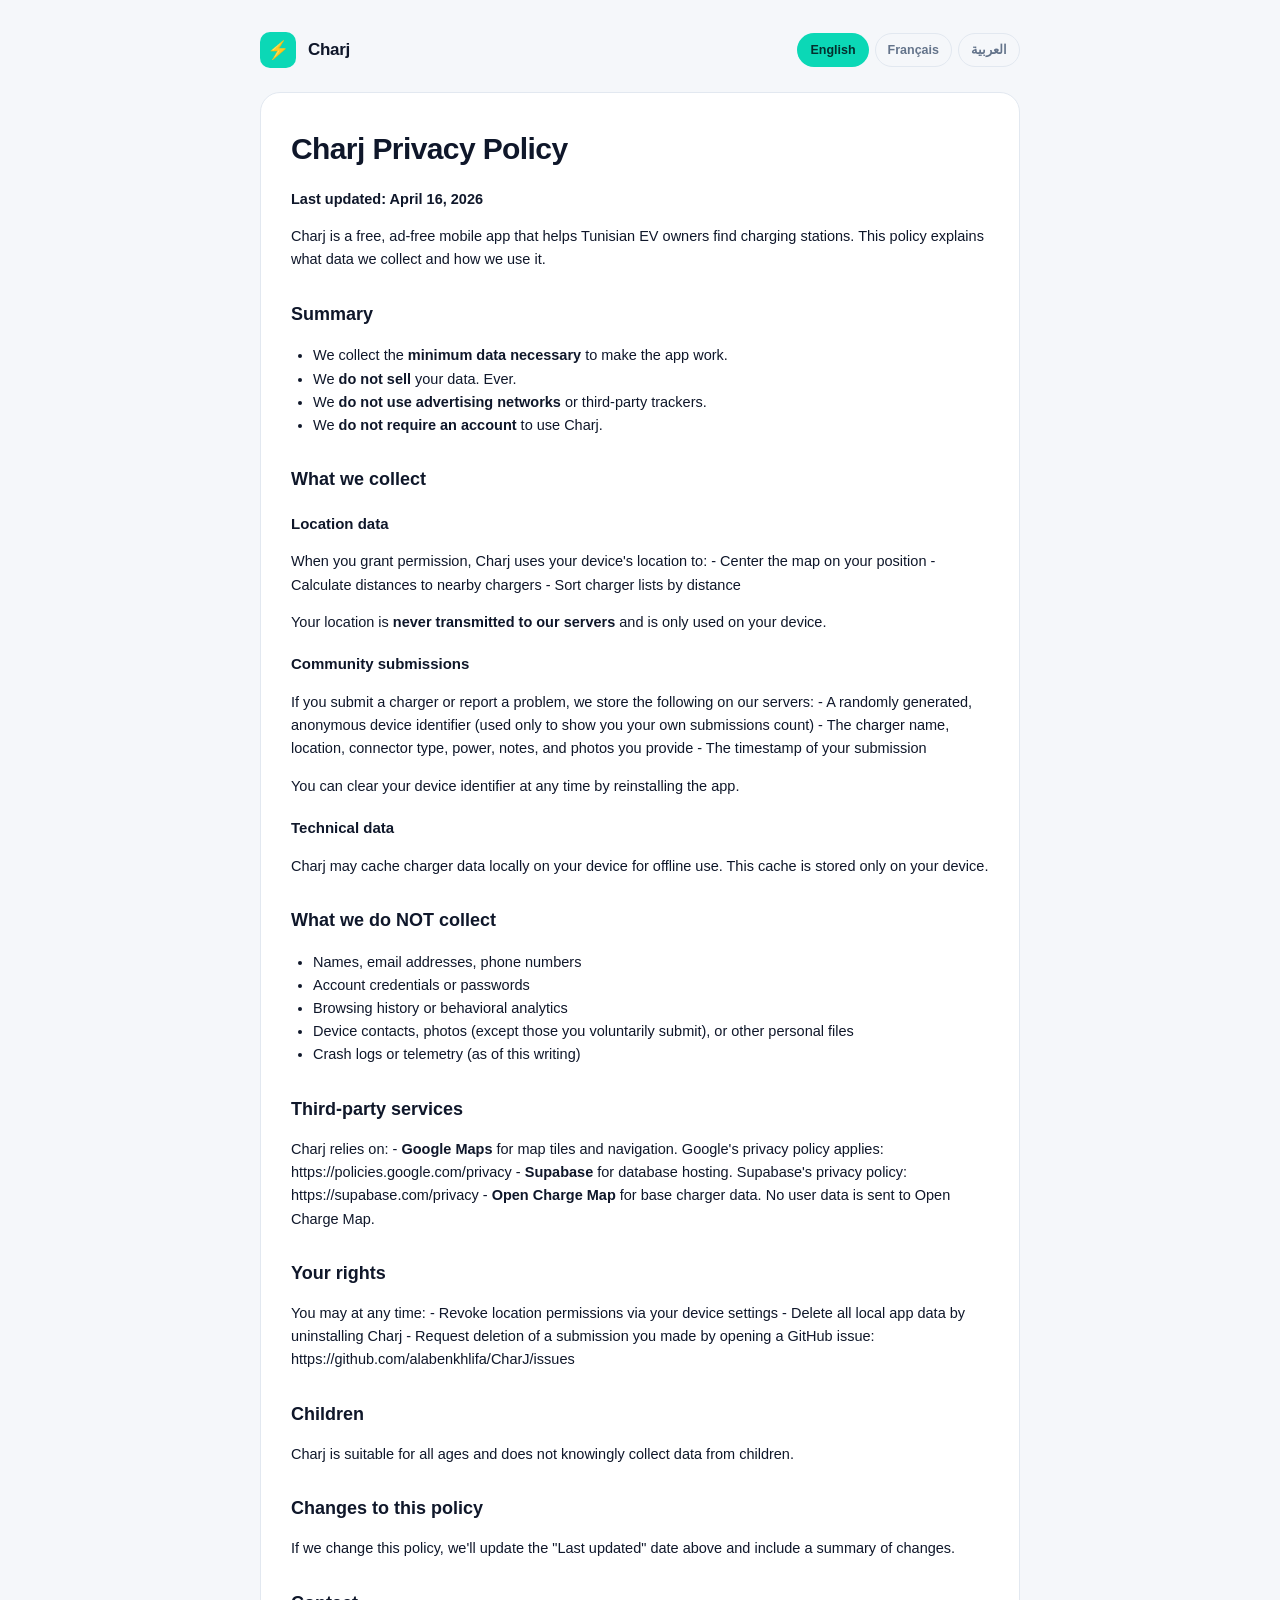
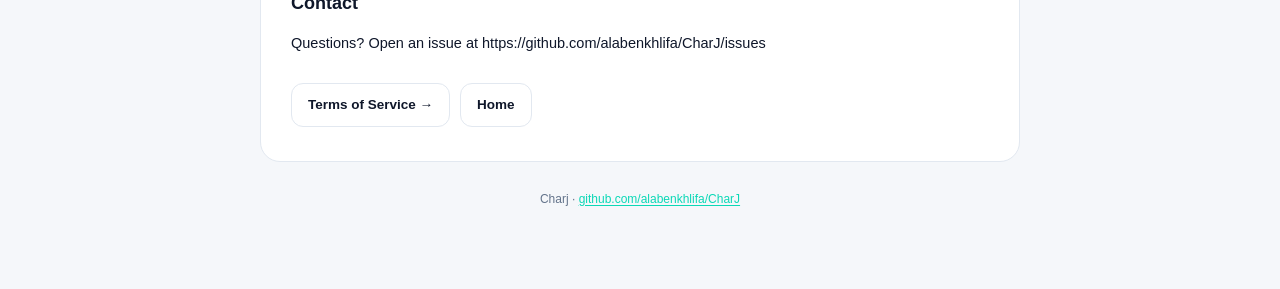
==== privacy-en.html @ 29200c29 "chore: regenerate legal pages from source markdown" ====
<!DOCTYPE html>
<html lang="en" dir="ltr">
<head>
<meta charset="utf-8" />
<meta name="viewport" content="width=device-width, initial-scale=1" />
<title>Charj — Privacy Policy</title>
<meta name="robots" content="index,follow" />
<meta name="description" content="Privacy Policy — Charj, the free EV charger finder for Tunisia." />
<style>
:root{--bg:#f5f7fa;--surface:#fff;--text:#0f172a;--muted:#64748b;
--border:#e2e8f0;--accent:#0BD8B6;--accent-dark:#042F2E;}
@media (prefers-color-scheme:dark){:root{--bg:#0f172a;--surface:#1e293b;
--text:#f8fafc;--muted:#94a3b8;--border:#334155;}}
*{box-sizing:border-box}html,body{margin:0;padding:0}
body{font-family:-apple-system,BlinkMacSystemFont,"SF Pro","Helvetica Neue",
sans-serif;background:var(--bg);color:var(--text);line-height:1.6;
padding:32px 20px 80px;transition:background .3s,color .3s}
main{max-width:760px;margin:0 auto}
.topbar{display:flex;align-items:center;justify-content:space-between;
margin-bottom:24px;flex-wrap:wrap;gap:12px}
.brand{display:flex;align-items:center;gap:12px;text-decoration:none;color:var(--text)}
.brand-dot{width:36px;height:36px;border-radius:10px;background:var(--accent);
display:flex;align-items:center;justify-content:center;color:var(--accent-dark);
font-weight:800;font-size:18px}
.brand-name{font-weight:800;font-size:17px;letter-spacing:-.3px}
.lang{display:flex;gap:6px}
.lang a{padding:6px 12px;border-radius:999px;text-decoration:none;
font-size:12.5px;font-weight:600;color:var(--muted);border:1px solid var(--border)}
.lang a.active{background:var(--accent);color:var(--accent-dark);border-color:transparent}
.card{background:var(--surface);border:1px solid var(--border);
border-radius:20px;padding:32px 30px 34px}
h1{font-size:30px;letter-spacing:-.6px;margin:0 0 8px;font-weight:800}
h2{font-size:18px;margin:28px 0 10px;font-weight:700}
h3{font-size:15px;margin:18px 0 6px;font-weight:600}
p,li{font-size:14.5px}
a{color:var(--accent);text-decoration:underline;text-underline-offset:2px}
code{background:rgba(0,0,0,.06);padding:1px 6px;border-radius:4px;font-size:13px}
@media (prefers-color-scheme:dark){code{background:rgba(255,255,255,.08)}}
ul{padding-left:22px}
[dir=rtl] ul{padding-right:22px;padding-left:0}
.meta{color:var(--muted);font-size:12.5px;margin:10px 0 22px}
.doc-nav{display:flex;gap:10px;margin-top:28px;flex-wrap:wrap}
.doc-nav a{background:var(--surface);border:1px solid var(--border);
padding:10px 16px;border-radius:12px;text-decoration:none;color:var(--text);
font-weight:600;font-size:13.5px}
footer{max-width:760px;margin:28px auto 0;color:var(--muted);font-size:12px;
text-align:center}
</style>
</head>
<body>
  <main>
    <div class="topbar">
      <a class="brand" href="./index.html">
        <span class="brand-dot">⚡</span>
        <span class="brand-name">Charj</span>
      </a>
      <div class="lang"><a href="./privacy-en.html" class="active">English</a><a href="./privacy-fr.html">Français</a><a href="./privacy-ar.html">العربية</a></div>
    </div>
    <article class="card">
      <h1>Charj Privacy Policy</h1>
<p><strong>Last updated: April 16, 2026</strong></p>
<p>Charj is a free, ad-free mobile app that helps Tunisian EV owners find charging stations. This policy explains what data we collect and how we use it.</p>
<h2>Summary</h2>
<ul>
<li>We collect the <strong>minimum data necessary</strong> to make the app work.</li>
<li>We <strong>do not sell</strong> your data. Ever.</li>
<li>We <strong>do not use advertising networks</strong> or third-party trackers.</li>
<li>We <strong>do not require an account</strong> to use Charj.</li>
</ul>
<h2>What we collect</h2>
<h3>Location data</h3>
<p>When you grant permission, Charj uses your device's location to:
- Center the map on your position
- Calculate distances to nearby chargers
- Sort charger lists by distance</p>
<p>Your location is <strong>never transmitted to our servers</strong> and is only used on your device.</p>
<h3>Community submissions</h3>
<p>If you submit a charger or report a problem, we store the following on our servers:
- A randomly generated, anonymous device identifier (used only to show you your own submissions count)
- The charger name, location, connector type, power, notes, and photos you provide
- The timestamp of your submission</p>
<p>You can clear your device identifier at any time by reinstalling the app.</p>
<h3>Technical data</h3>
<p>Charj may cache charger data locally on your device for offline use. This cache is stored only on your device.</p>
<h2>What we do NOT collect</h2>
<ul>
<li>Names, email addresses, phone numbers</li>
<li>Account credentials or passwords</li>
<li>Browsing history or behavioral analytics</li>
<li>Device contacts, photos (except those you voluntarily submit), or other personal files</li>
<li>Crash logs or telemetry (as of this writing)</li>
</ul>
<h2>Third-party services</h2>
<p>Charj relies on:
- <strong>Google Maps</strong> for map tiles and navigation. Google's privacy policy applies: https://policies.google.com/privacy
- <strong>Supabase</strong> for database hosting. Supabase's privacy policy: https://supabase.com/privacy
- <strong>Open Charge Map</strong> for base charger data. No user data is sent to Open Charge Map.</p>
<h2>Your rights</h2>
<p>You may at any time:
- Revoke location permissions via your device settings
- Delete all local app data by uninstalling Charj
- Request deletion of a submission you made by opening a GitHub issue: https://github.com/alabenkhlifa/CharJ/issues</p>
<h2>Children</h2>
<p>Charj is suitable for all ages and does not knowingly collect data from children.</p>
<h2>Changes to this policy</h2>
<p>If we change this policy, we'll update the "Last updated" date above and include a summary of changes.</p>
<h2>Contact</h2>
<p>Questions? Open an issue at https://github.com/alabenkhlifa/CharJ/issues</p>
      <div class="doc-nav"><a href="./terms-en.html">Terms of Service →</a><a href="./index.html">Home</a></div>
    </article>
    <footer>
      Charj · <a href="https://github.com/alabenkhlifa/CharJ">github.com/alabenkhlifa/CharJ</a>
    </footer>
  </main>
</body>
</html>
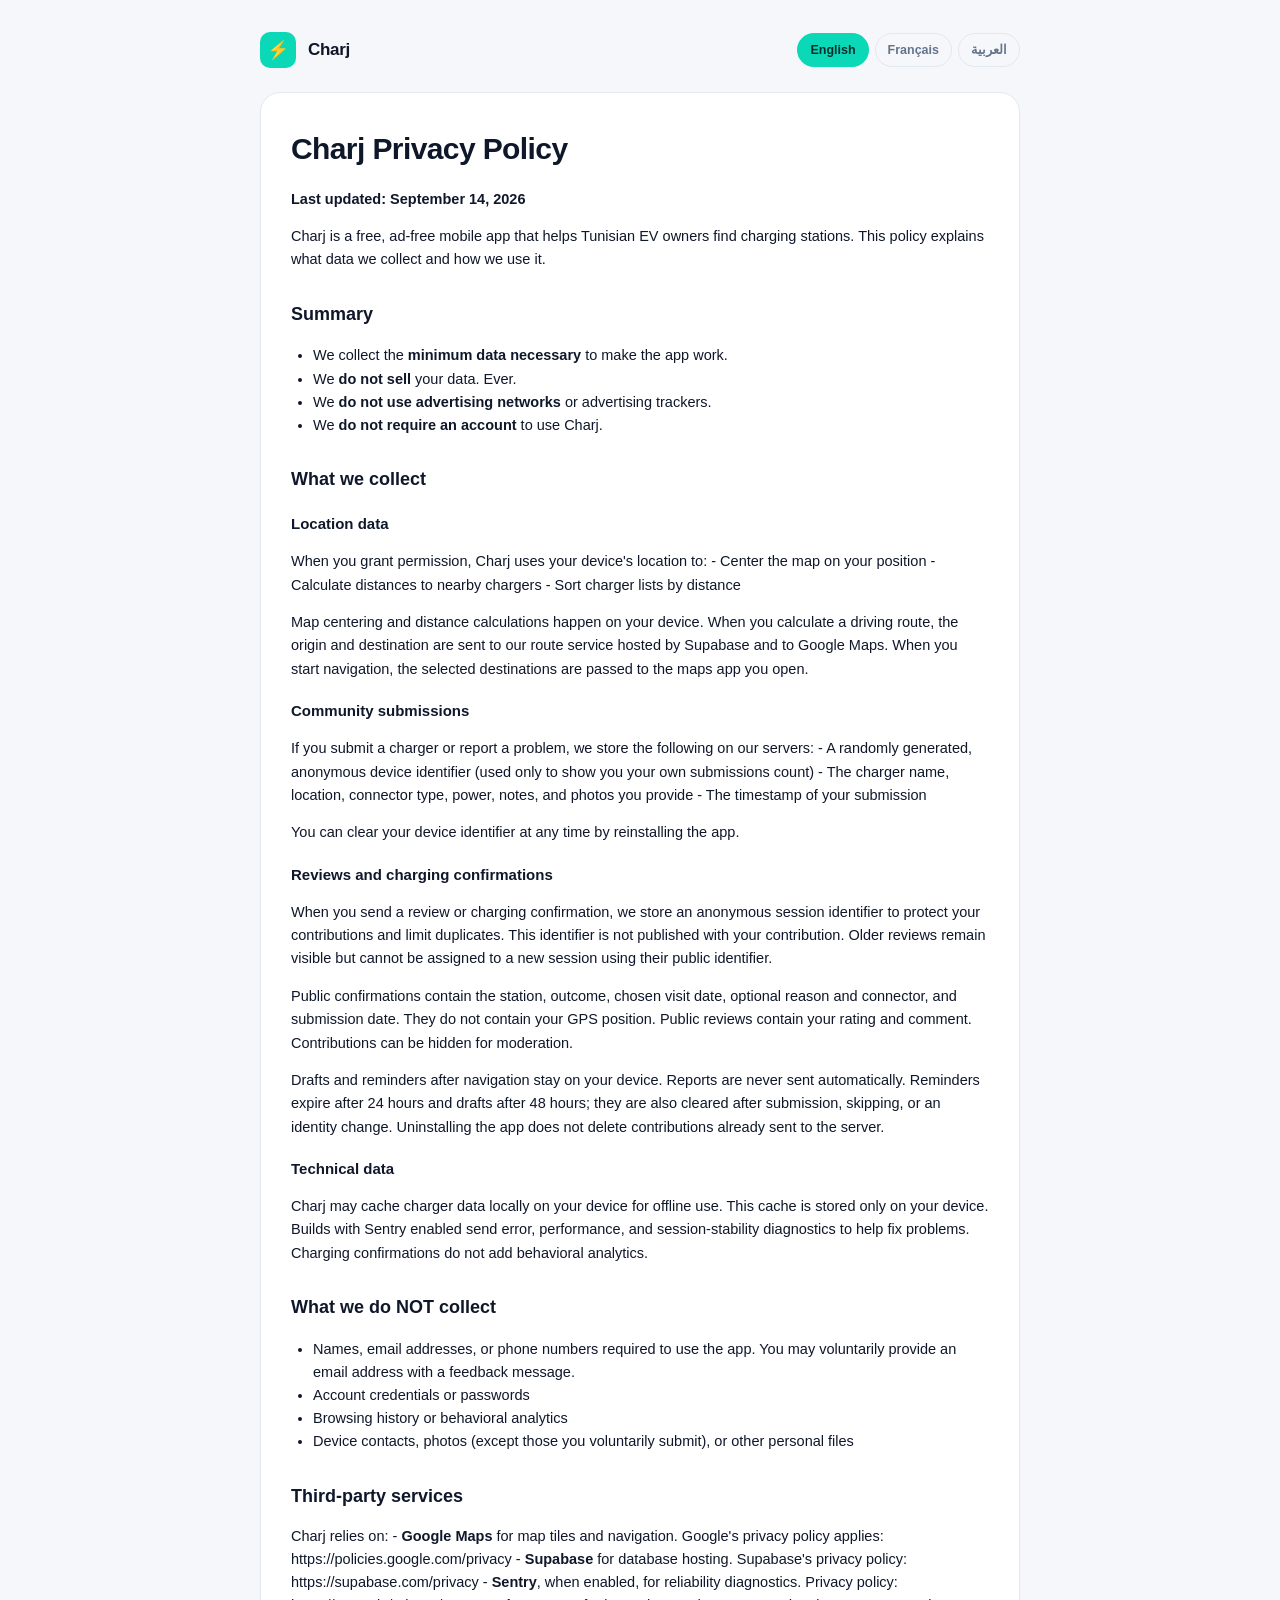
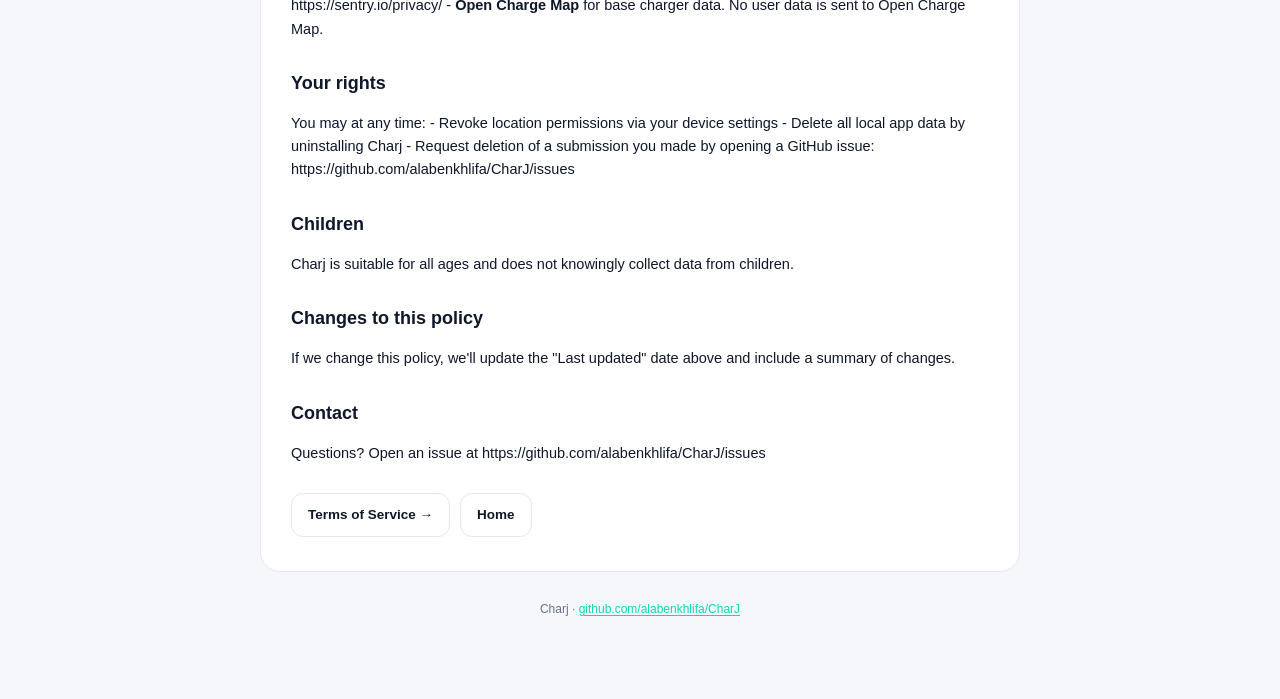
==== commit f9dfaa16: "docs: explain charging confirmations and review ownership" ====
--- a/privacy-en.html
+++ b/privacy-en.html
@@ -58,13 +58,13 @@
     </div>
     <article class="card">
       <h1>Charj Privacy Policy</h1>
-<p><strong>Last updated: April 16, 2026</strong></p>
+<p><strong>Last updated: September 14, 2026</strong></p>
 <p>Charj is a free, ad-free mobile app that helps Tunisian EV owners find charging stations. This policy explains what data we collect and how we use it.</p>
 <h2>Summary</h2>
 <ul>
 <li>We collect the <strong>minimum data necessary</strong> to make the app work.</li>
 <li>We <strong>do not sell</strong> your data. Ever.</li>
-<li>We <strong>do not use advertising networks</strong> or third-party trackers.</li>
+<li>We <strong>do not use advertising networks</strong> or advertising trackers.</li>
 <li>We <strong>do not require an account</strong> to use Charj.</li>
 </ul>
 <h2>What we collect</h2>
@@ -73,27 +73,31 @@
 - Center the map on your position
 - Calculate distances to nearby chargers
 - Sort charger lists by distance</p>
-<p>Your location is <strong>never transmitted to our servers</strong> and is only used on your device.</p>
+<p>Map centering and distance calculations happen on your device. When you calculate a driving route, the origin and destination are sent to our route service hosted by Supabase and to Google Maps. When you start navigation, the selected destinations are passed to the maps app you open.</p>
 <h3>Community submissions</h3>
 <p>If you submit a charger or report a problem, we store the following on our servers:
 - A randomly generated, anonymous device identifier (used only to show you your own submissions count)
 - The charger name, location, connector type, power, notes, and photos you provide
 - The timestamp of your submission</p>
 <p>You can clear your device identifier at any time by reinstalling the app.</p>
+<h3>Reviews and charging confirmations</h3>
+<p>When you send a review or charging confirmation, we store an anonymous session identifier to protect your contributions and limit duplicates. This identifier is not published with your contribution. Older reviews remain visible but cannot be assigned to a new session using their public identifier.</p>
+<p>Public confirmations contain the station, outcome, chosen visit date, optional reason and connector, and submission date. They do not contain your GPS position. Public reviews contain your rating and comment. Contributions can be hidden for moderation.</p>
+<p>Drafts and reminders after navigation stay on your device. Reports are never sent automatically. Reminders expire after 24 hours and drafts after 48 hours; they are also cleared after submission, skipping, or an identity change. Uninstalling the app does not delete contributions already sent to the server.</p>
 <h3>Technical data</h3>
-<p>Charj may cache charger data locally on your device for offline use. This cache is stored only on your device.</p>
+<p>Charj may cache charger data locally on your device for offline use. This cache is stored only on your device. Builds with Sentry enabled send error, performance, and session-stability diagnostics to help fix problems. Charging confirmations do not add behavioral analytics.</p>
 <h2>What we do NOT collect</h2>
 <ul>
-<li>Names, email addresses, phone numbers</li>
+<li>Names, email addresses, or phone numbers required to use the app. You may voluntarily provide an email address with a feedback message.</li>
 <li>Account credentials or passwords</li>
 <li>Browsing history or behavioral analytics</li>
 <li>Device contacts, photos (except those you voluntarily submit), or other personal files</li>
-<li>Crash logs or telemetry (as of this writing)</li>
 </ul>
 <h2>Third-party services</h2>
 <p>Charj relies on:
 - <strong>Google Maps</strong> for map tiles and navigation. Google's privacy policy applies: https://policies.google.com/privacy
 - <strong>Supabase</strong> for database hosting. Supabase's privacy policy: https://supabase.com/privacy
+- <strong>Sentry</strong>, when enabled, for reliability diagnostics. Privacy policy: https://sentry.io/privacy/
 - <strong>Open Charge Map</strong> for base charger data. No user data is sent to Open Charge Map.</p>
 <h2>Your rights</h2>
 <p>You may at any time:
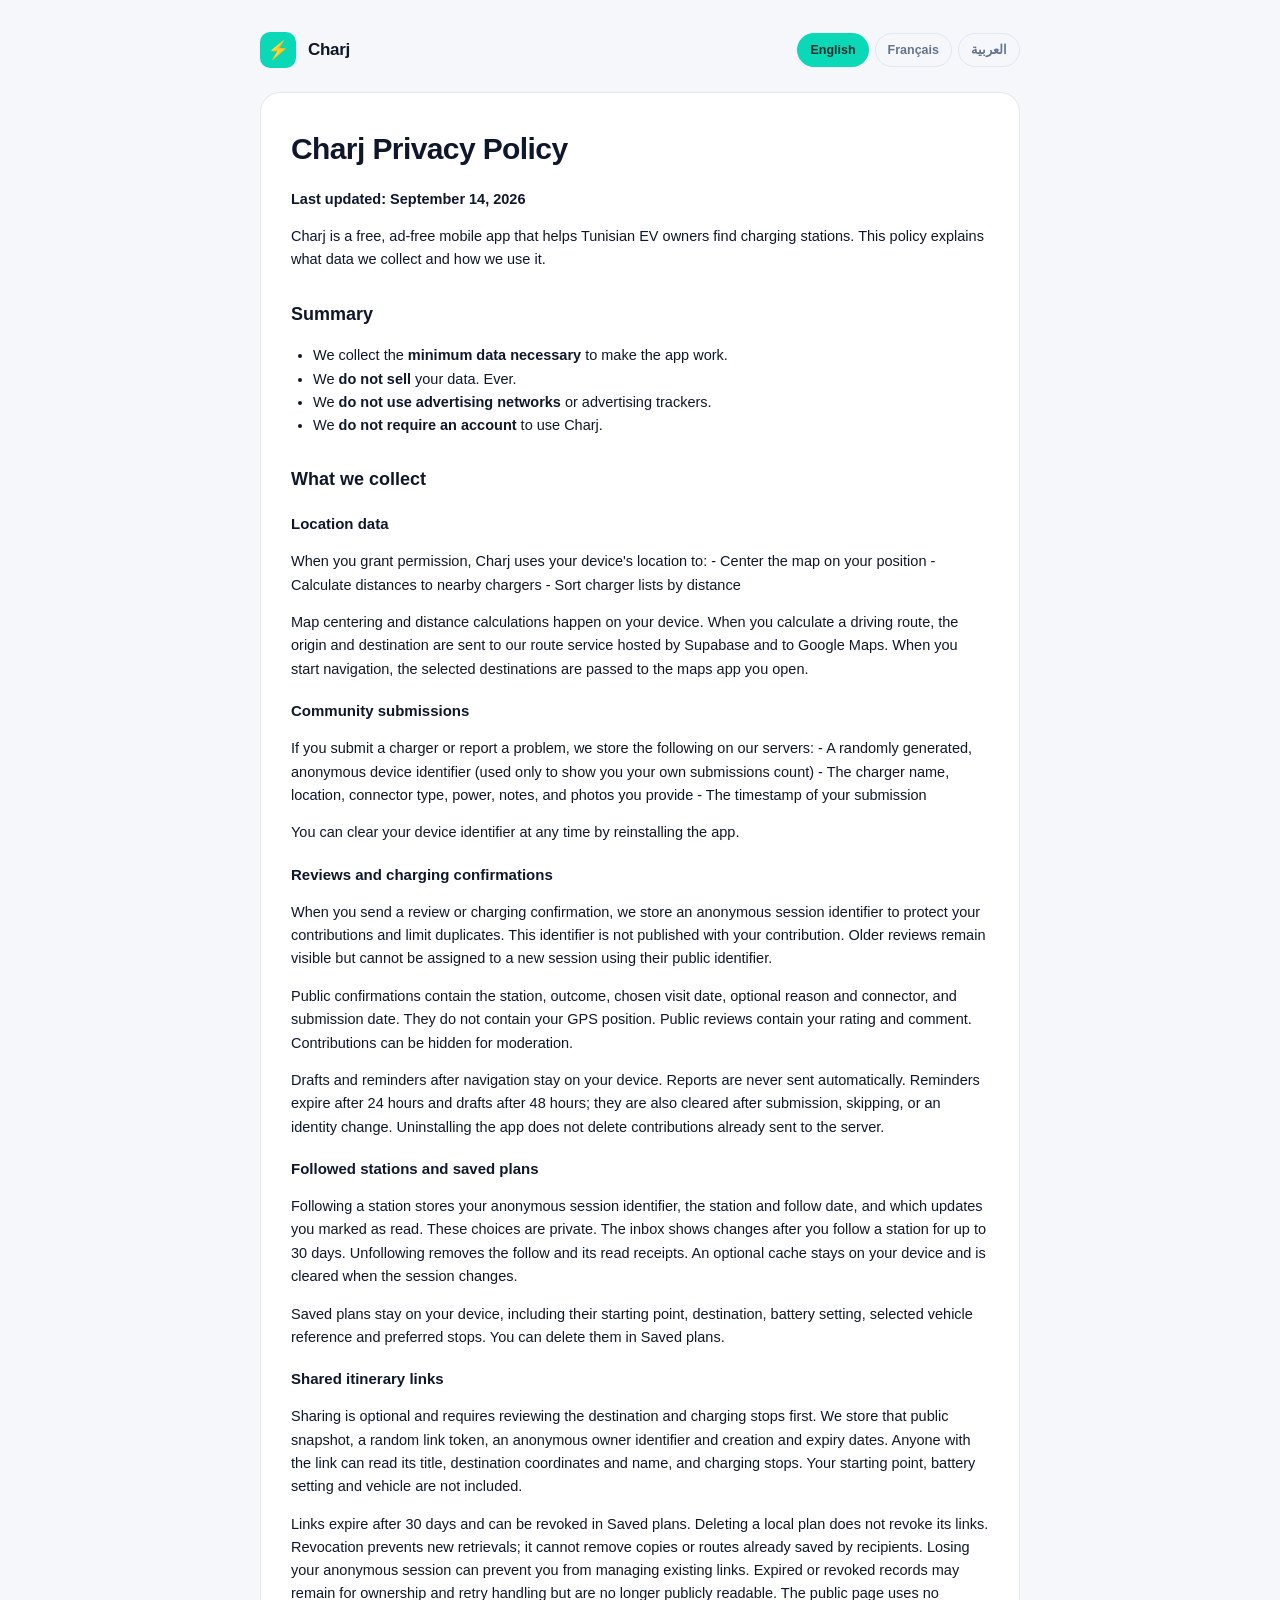
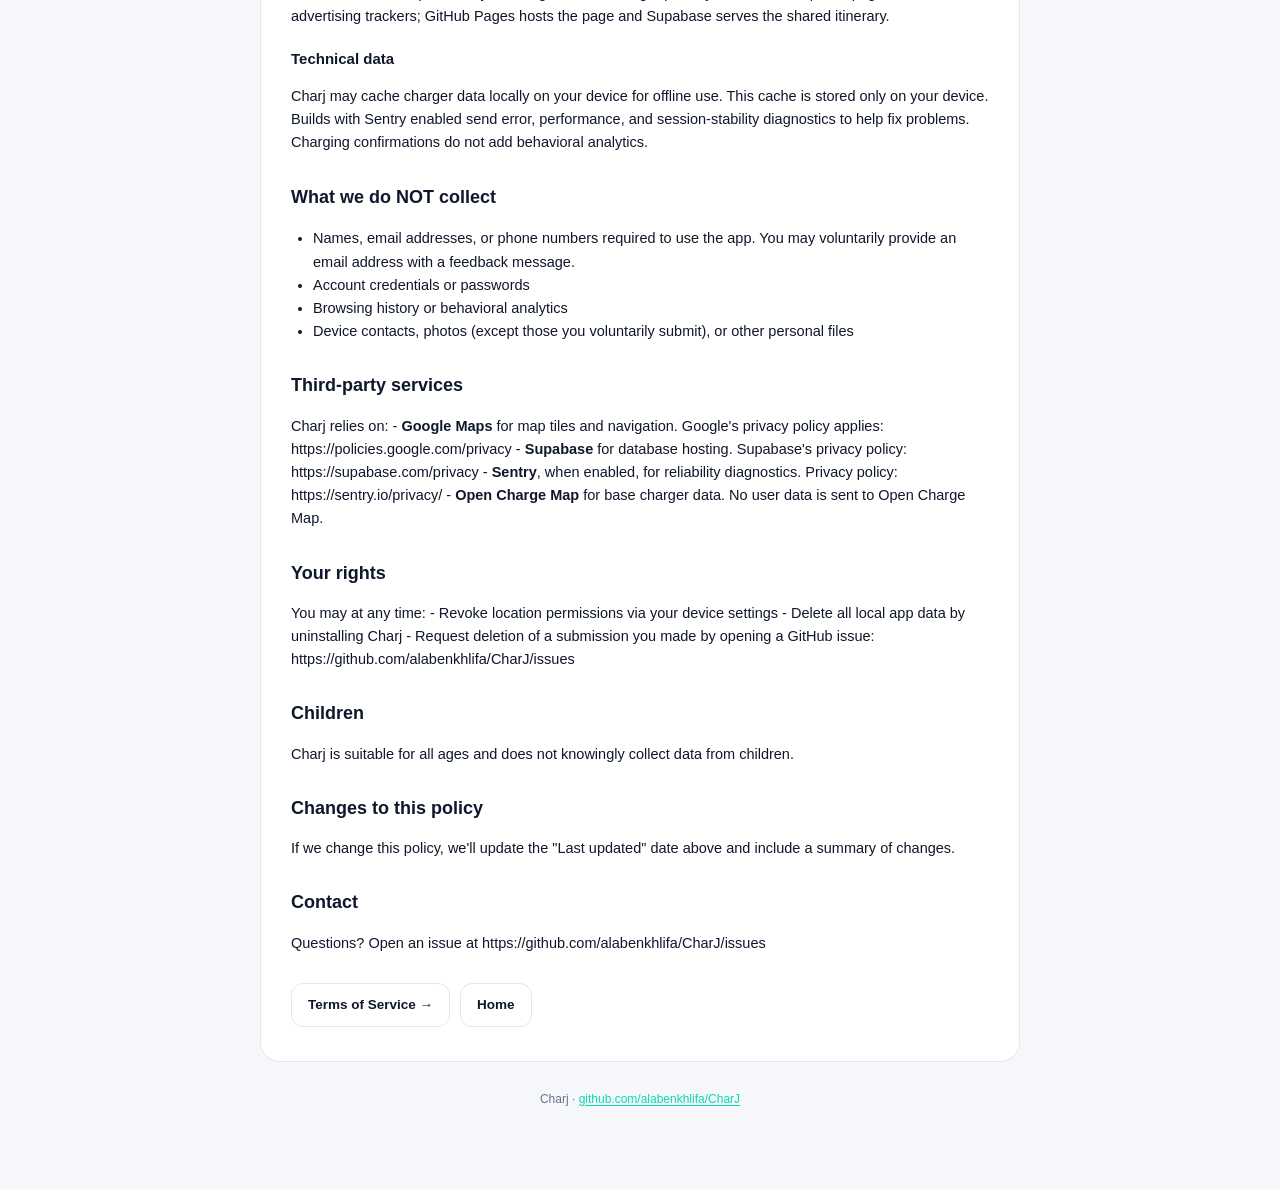
==== commit 203b3f69: "feat: publish shared charging itineraries" ====
--- a/privacy-en.html
+++ b/privacy-en.html
@@ -84,6 +84,12 @@
 <p>When you send a review or charging confirmation, we store an anonymous session identifier to protect your contributions and limit duplicates. This identifier is not published with your contribution. Older reviews remain visible but cannot be assigned to a new session using their public identifier.</p>
 <p>Public confirmations contain the station, outcome, chosen visit date, optional reason and connector, and submission date. They do not contain your GPS position. Public reviews contain your rating and comment. Contributions can be hidden for moderation.</p>
 <p>Drafts and reminders after navigation stay on your device. Reports are never sent automatically. Reminders expire after 24 hours and drafts after 48 hours; they are also cleared after submission, skipping, or an identity change. Uninstalling the app does not delete contributions already sent to the server.</p>
+<h3>Followed stations and saved plans</h3>
+<p>Following a station stores your anonymous session identifier, the station and follow date, and which updates you marked as read. These choices are private. The inbox shows changes after you follow a station for up to 30 days. Unfollowing removes the follow and its read receipts. An optional cache stays on your device and is cleared when the session changes.</p>
+<p>Saved plans stay on your device, including their starting point, destination, battery setting, selected vehicle reference and preferred stops. You can delete them in Saved plans.</p>
+<h3>Shared itinerary links</h3>
+<p>Sharing is optional and requires reviewing the destination and charging stops first. We store that public snapshot, a random link token, an anonymous owner identifier and creation and expiry dates. Anyone with the link can read its title, destination coordinates and name, and charging stops. Your starting point, battery setting and vehicle are not included.</p>
+<p>Links expire after 30 days and can be revoked in Saved plans. Deleting a local plan does not revoke its links. Revocation prevents new retrievals; it cannot remove copies or routes already saved by recipients. Losing your anonymous session can prevent you from managing existing links. Expired or revoked records may remain for ownership and retry handling but are no longer publicly readable. The public page uses no advertising trackers; GitHub Pages hosts the page and Supabase serves the shared itinerary.</p>
 <h3>Technical data</h3>
 <p>Charj may cache charger data locally on your device for offline use. This cache is stored only on your device. Builds with Sentry enabled send error, performance, and session-stability diagnostics to help fix problems. Charging confirmations do not add behavioral analytics.</p>
 <h2>What we do NOT collect</h2>
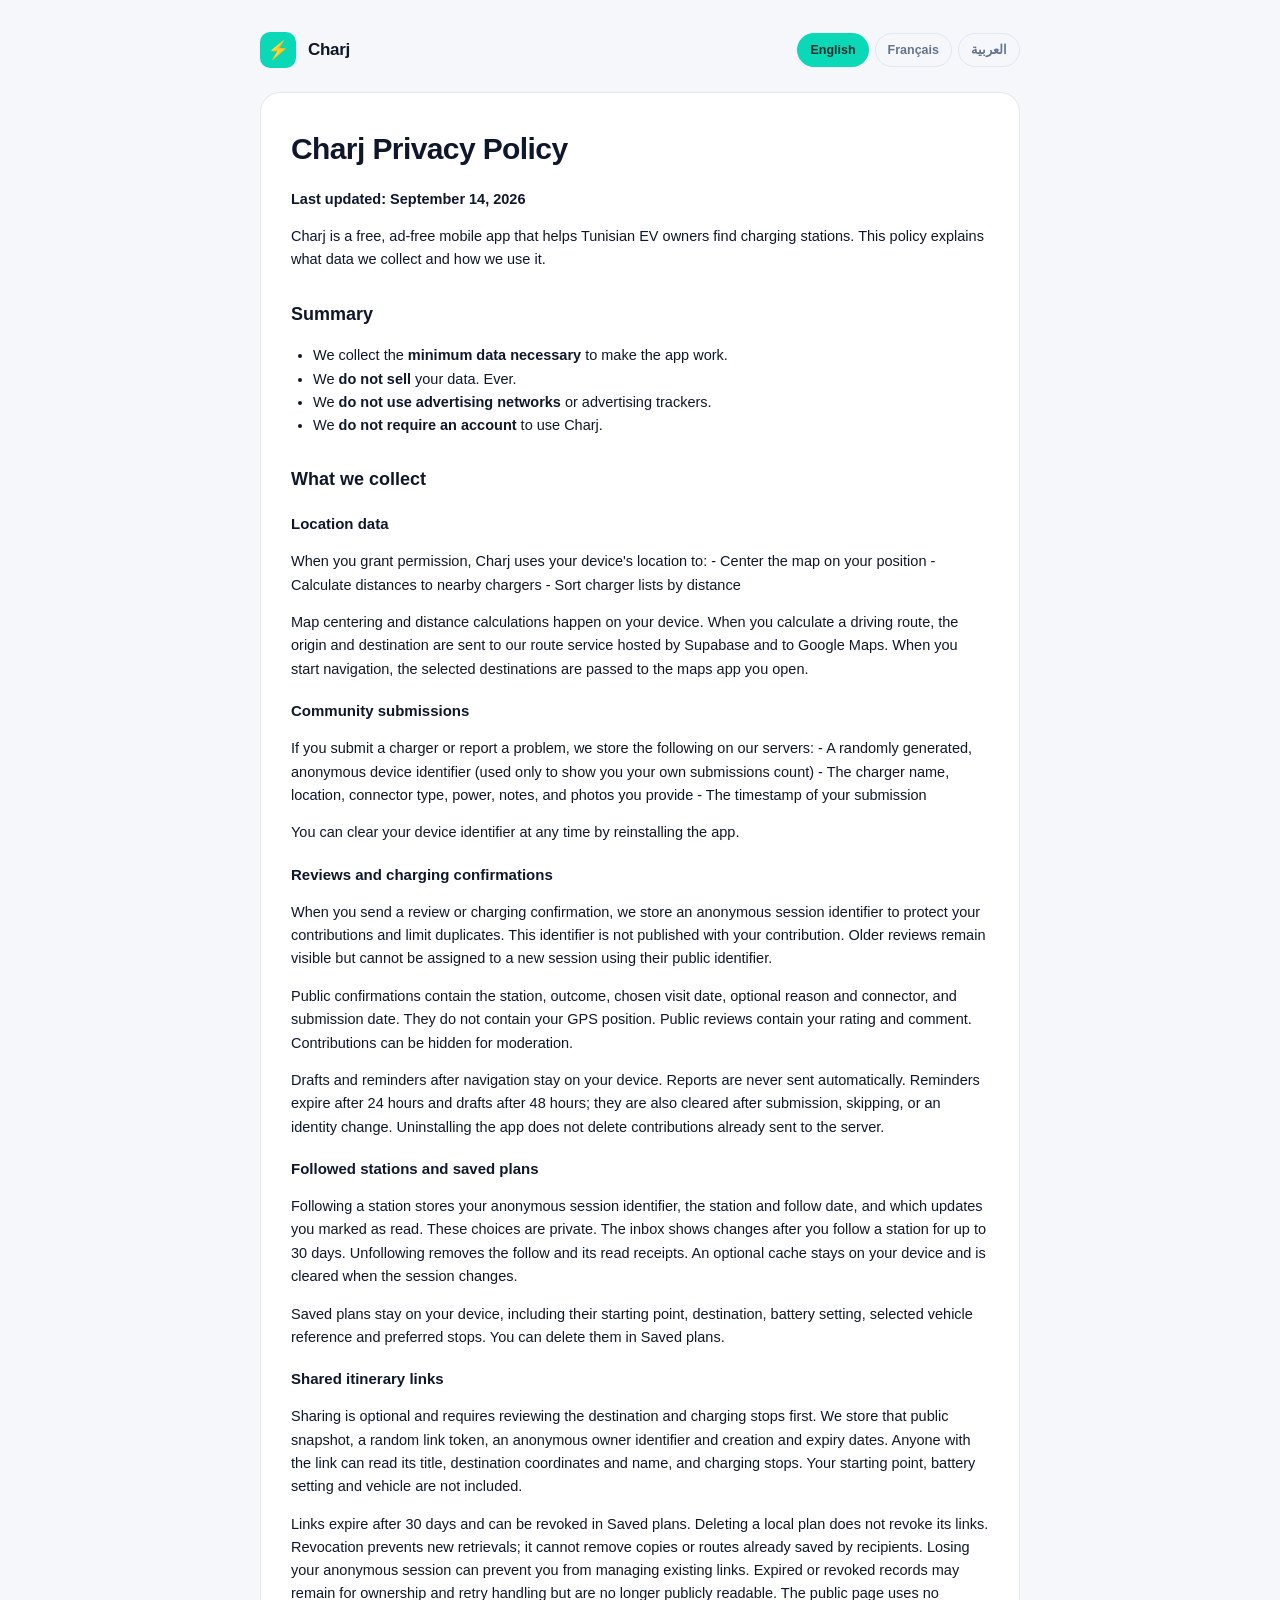
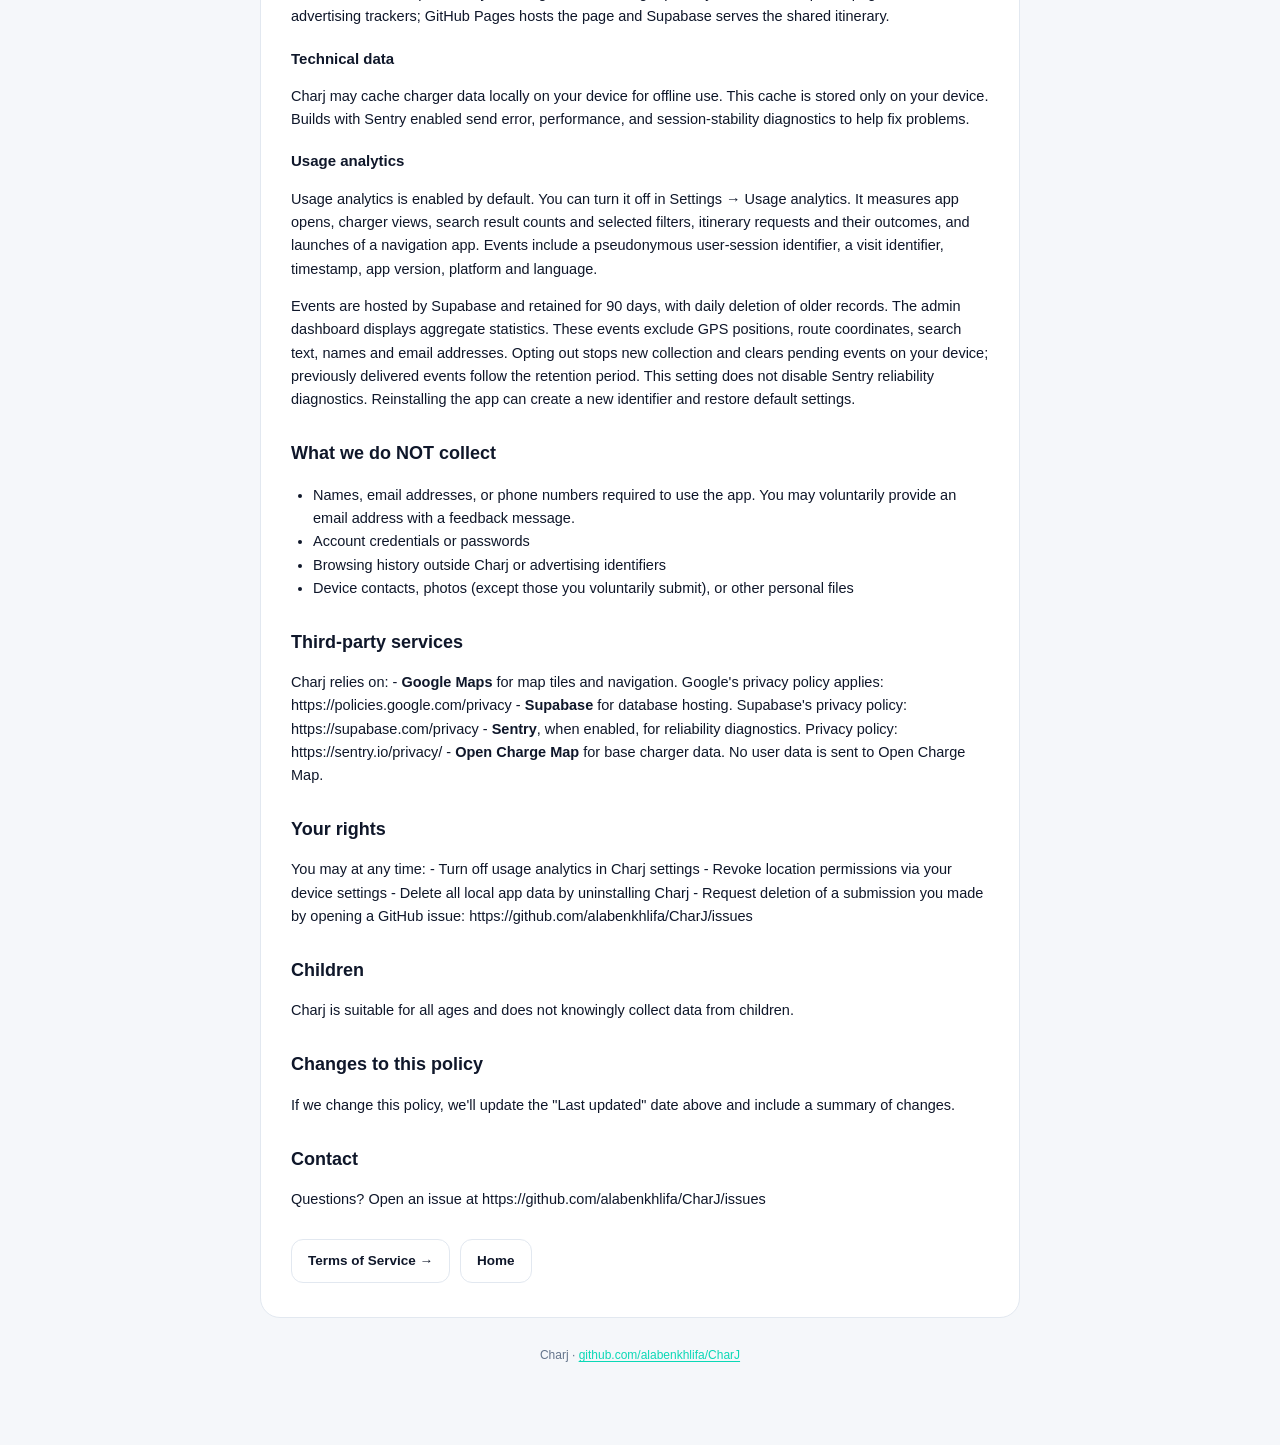
==== commit b618bd86: "docs: publish usage analytics privacy disclosures" ====
--- a/privacy-en.html
+++ b/privacy-en.html
@@ -91,12 +91,15 @@
 <p>Sharing is optional and requires reviewing the destination and charging stops first. We store that public snapshot, a random link token, an anonymous owner identifier and creation and expiry dates. Anyone with the link can read its title, destination coordinates and name, and charging stops. Your starting point, battery setting and vehicle are not included.</p>
 <p>Links expire after 30 days and can be revoked in Saved plans. Deleting a local plan does not revoke its links. Revocation prevents new retrievals; it cannot remove copies or routes already saved by recipients. Losing your anonymous session can prevent you from managing existing links. Expired or revoked records may remain for ownership and retry handling but are no longer publicly readable. The public page uses no advertising trackers; GitHub Pages hosts the page and Supabase serves the shared itinerary.</p>
 <h3>Technical data</h3>
-<p>Charj may cache charger data locally on your device for offline use. This cache is stored only on your device. Builds with Sentry enabled send error, performance, and session-stability diagnostics to help fix problems. Charging confirmations do not add behavioral analytics.</p>
+<p>Charj may cache charger data locally on your device for offline use. This cache is stored only on your device. Builds with Sentry enabled send error, performance, and session-stability diagnostics to help fix problems.</p>
+<h3>Usage analytics</h3>
+<p>Usage analytics is enabled by default. You can turn it off in Settings → Usage analytics. It measures app opens, charger views, search result counts and selected filters, itinerary requests and their outcomes, and launches of a navigation app. Events include a pseudonymous user-session identifier, a visit identifier, timestamp, app version, platform and language.</p>
+<p>Events are hosted by Supabase and retained for 90 days, with daily deletion of older records. The admin dashboard displays aggregate statistics. These events exclude GPS positions, route coordinates, search text, names and email addresses. Opting out stops new collection and clears pending events on your device; previously delivered events follow the retention period. This setting does not disable Sentry reliability diagnostics. Reinstalling the app can create a new identifier and restore default settings.</p>
 <h2>What we do NOT collect</h2>
 <ul>
 <li>Names, email addresses, or phone numbers required to use the app. You may voluntarily provide an email address with a feedback message.</li>
 <li>Account credentials or passwords</li>
-<li>Browsing history or behavioral analytics</li>
+<li>Browsing history outside Charj or advertising identifiers</li>
 <li>Device contacts, photos (except those you voluntarily submit), or other personal files</li>
 </ul>
 <h2>Third-party services</h2>
@@ -107,6 +110,7 @@
 - <strong>Open Charge Map</strong> for base charger data. No user data is sent to Open Charge Map.</p>
 <h2>Your rights</h2>
 <p>You may at any time:
+- Turn off usage analytics in Charj settings
 - Revoke location permissions via your device settings
 - Delete all local app data by uninstalling Charj
 - Request deletion of a submission you made by opening a GitHub issue: https://github.com/alabenkhlifa/CharJ/issues</p>
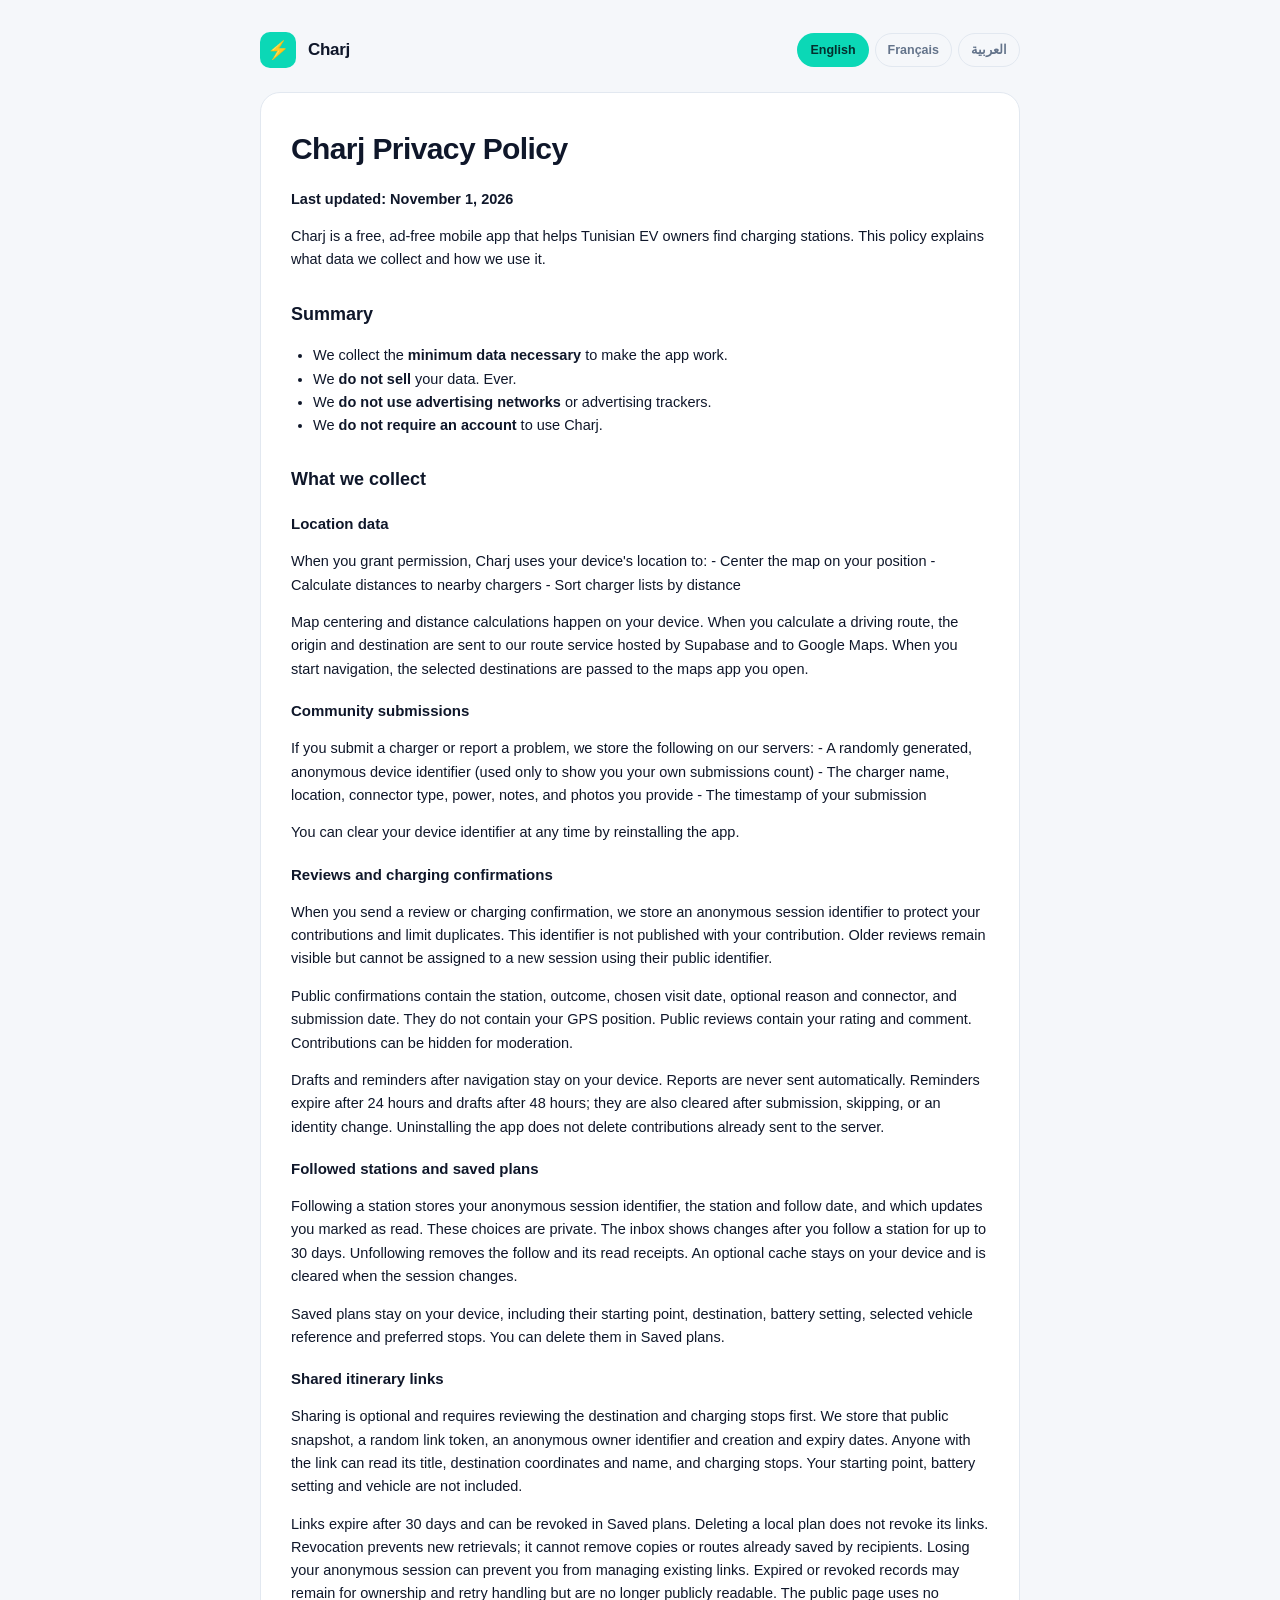
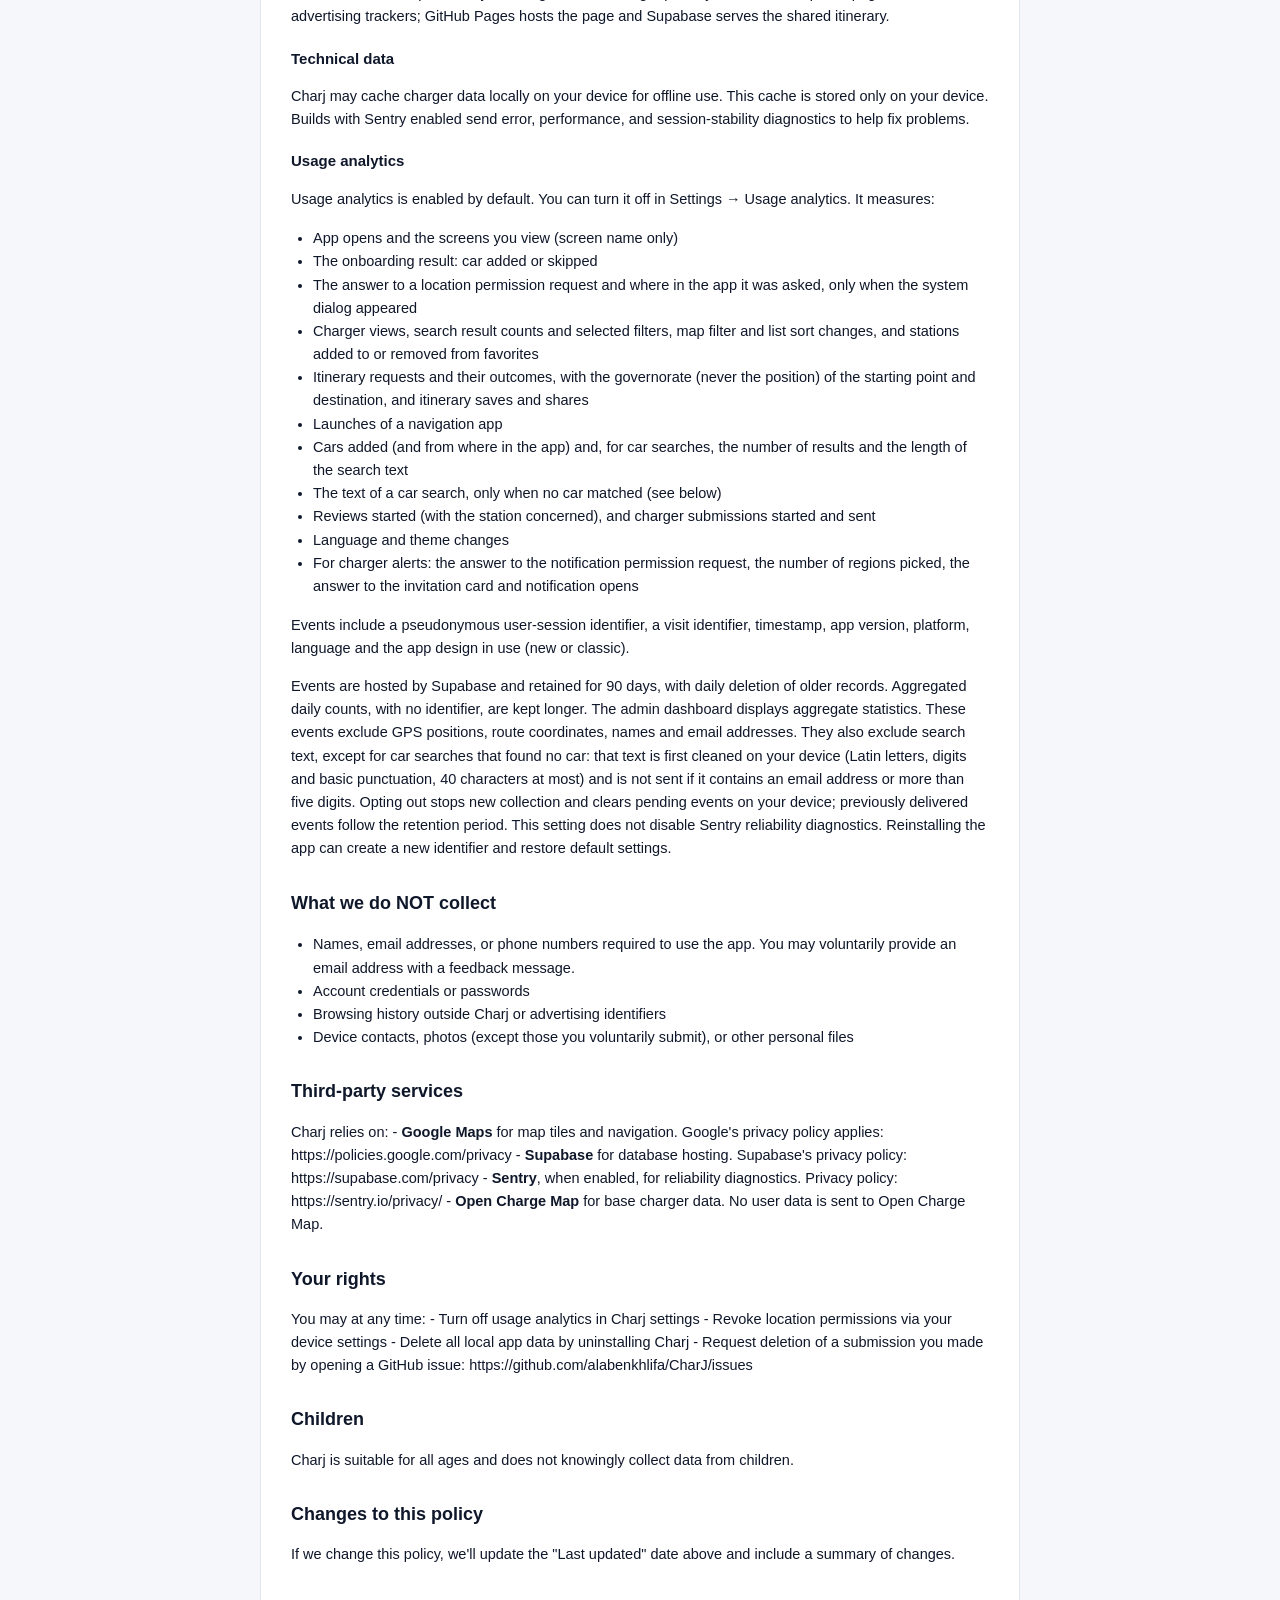
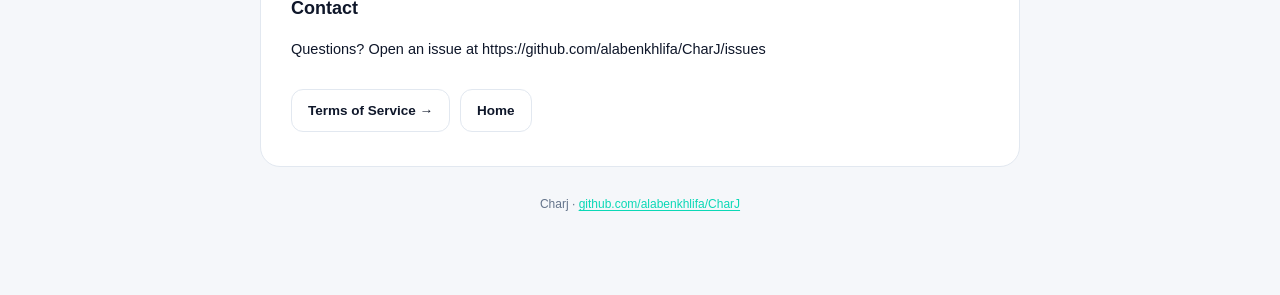
==== commit 388be9df: "docs(privacy): usage analytics covers Lune events" ====
--- a/privacy-en.html
+++ b/privacy-en.html
@@ -58,7 +58,7 @@
     </div>
     <article class="card">
       <h1>Charj Privacy Policy</h1>
-<p><strong>Last updated: September 14, 2026</strong></p>
+<p><strong>Last updated: November 1, 2026</strong></p>
 <p>Charj is a free, ad-free mobile app that helps Tunisian EV owners find charging stations. This policy explains what data we collect and how we use it.</p>
 <h2>Summary</h2>
 <ul>
@@ -93,8 +93,22 @@
 <h3>Technical data</h3>
 <p>Charj may cache charger data locally on your device for offline use. This cache is stored only on your device. Builds with Sentry enabled send error, performance, and session-stability diagnostics to help fix problems.</p>
 <h3>Usage analytics</h3>
-<p>Usage analytics is enabled by default. You can turn it off in Settings → Usage analytics. It measures app opens, charger views, search result counts and selected filters, itinerary requests and their outcomes, and launches of a navigation app. Events include a pseudonymous user-session identifier, a visit identifier, timestamp, app version, platform and language.</p>
-<p>Events are hosted by Supabase and retained for 90 days, with daily deletion of older records. The admin dashboard displays aggregate statistics. These events exclude GPS positions, route coordinates, search text, names and email addresses. Opting out stops new collection and clears pending events on your device; previously delivered events follow the retention period. This setting does not disable Sentry reliability diagnostics. Reinstalling the app can create a new identifier and restore default settings.</p>
+<p>Usage analytics is enabled by default. You can turn it off in Settings → Usage analytics. It measures:</p>
+<ul>
+<li>App opens and the screens you view (screen name only)</li>
+<li>The onboarding result: car added or skipped</li>
+<li>The answer to a location permission request and where in the app it was asked, only when the system dialog appeared</li>
+<li>Charger views, search result counts and selected filters, map filter and list sort changes, and stations added to or removed from favorites</li>
+<li>Itinerary requests and their outcomes, with the governorate (never the position) of the starting point and destination, and itinerary saves and shares</li>
+<li>Launches of a navigation app</li>
+<li>Cars added (and from where in the app) and, for car searches, the number of results and the length of the search text</li>
+<li>The text of a car search, only when no car matched (see below)</li>
+<li>Reviews started (with the station concerned), and charger submissions started and sent</li>
+<li>Language and theme changes</li>
+<li>For charger alerts: the answer to the notification permission request, the number of regions picked, the answer to the invitation card and notification opens</li>
+</ul>
+<p>Events include a pseudonymous user-session identifier, a visit identifier, timestamp, app version, platform, language and the app design in use (new or classic).</p>
+<p>Events are hosted by Supabase and retained for 90 days, with daily deletion of older records. Aggregated daily counts, with no identifier, are kept longer. The admin dashboard displays aggregate statistics. These events exclude GPS positions, route coordinates, names and email addresses. They also exclude search text, except for car searches that found no car: that text is first cleaned on your device (Latin letters, digits and basic punctuation, 40 characters at most) and is not sent if it contains an email address or more than five digits. Opting out stops new collection and clears pending events on your device; previously delivered events follow the retention period. This setting does not disable Sentry reliability diagnostics. Reinstalling the app can create a new identifier and restore default settings.</p>
 <h2>What we do NOT collect</h2>
 <ul>
 <li>Names, email addresses, or phone numbers required to use the app. You may voluntarily provide an email address with a feedback message.</li>
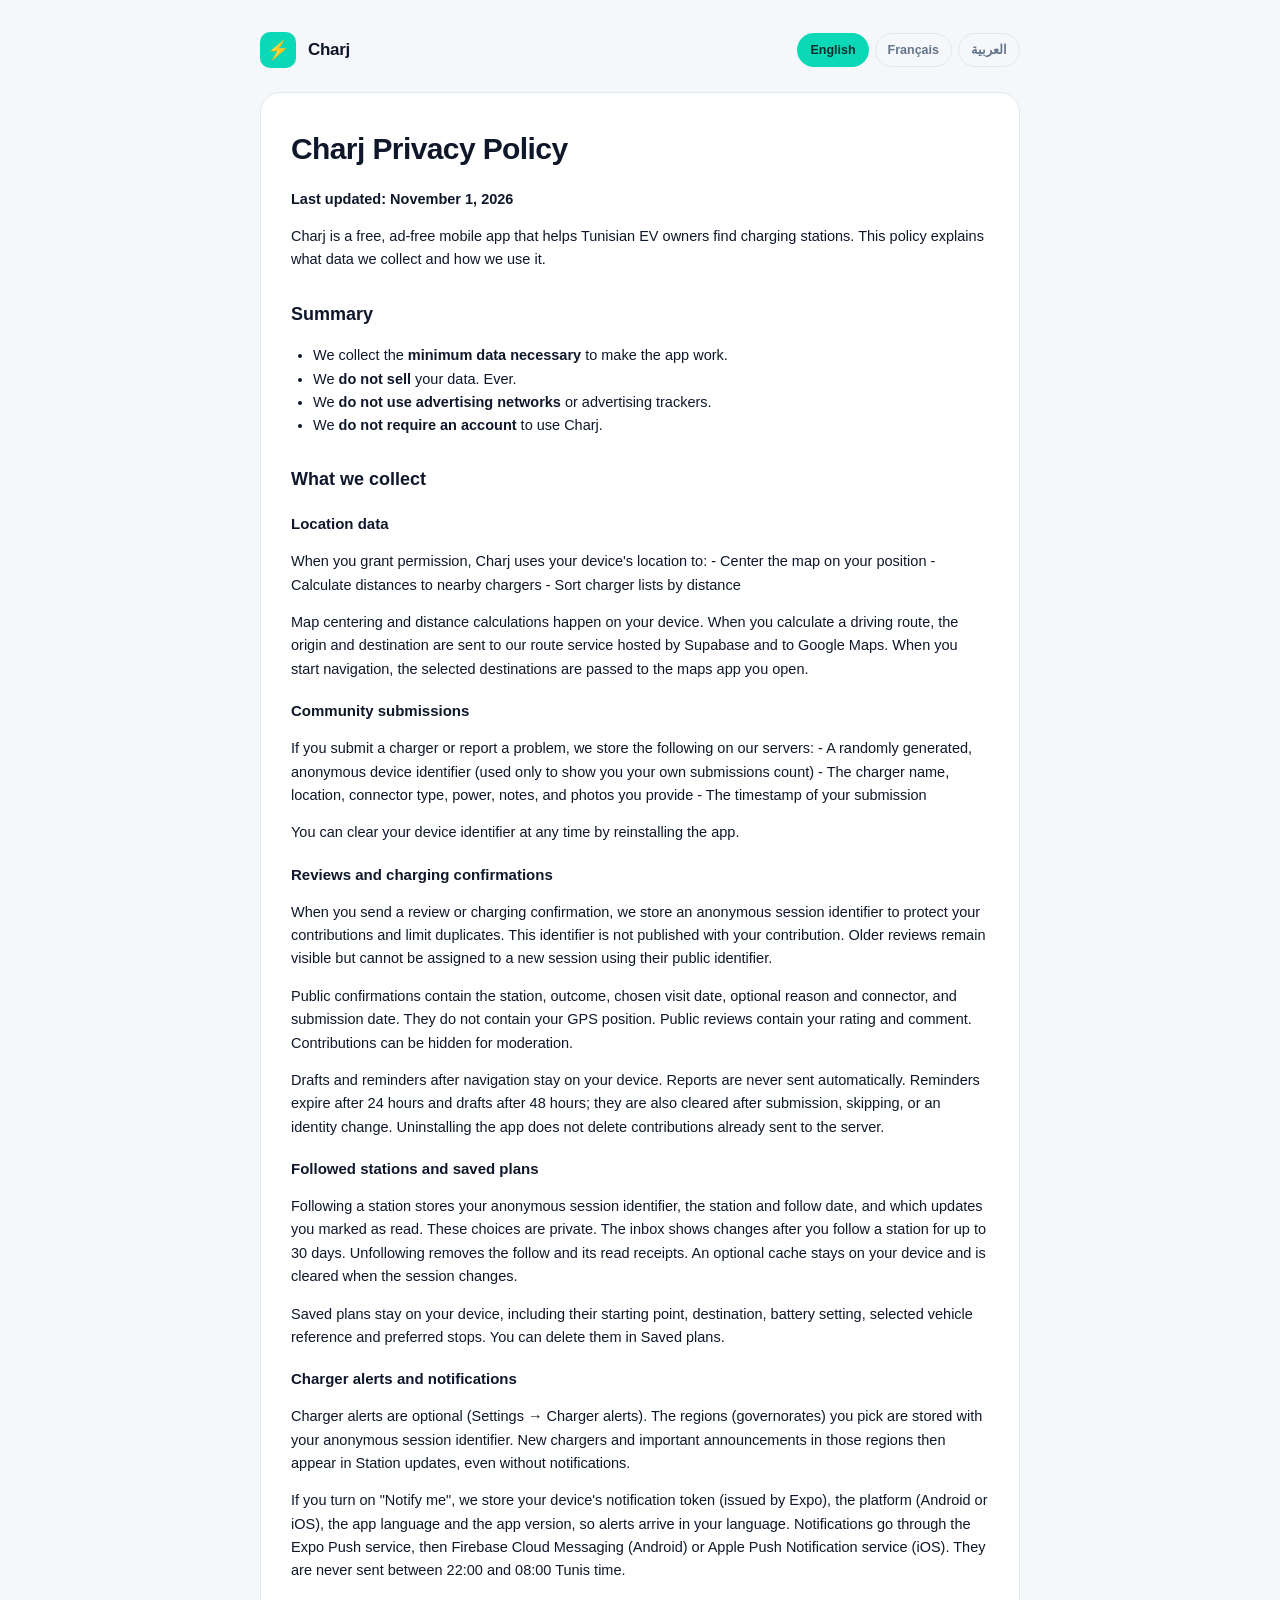
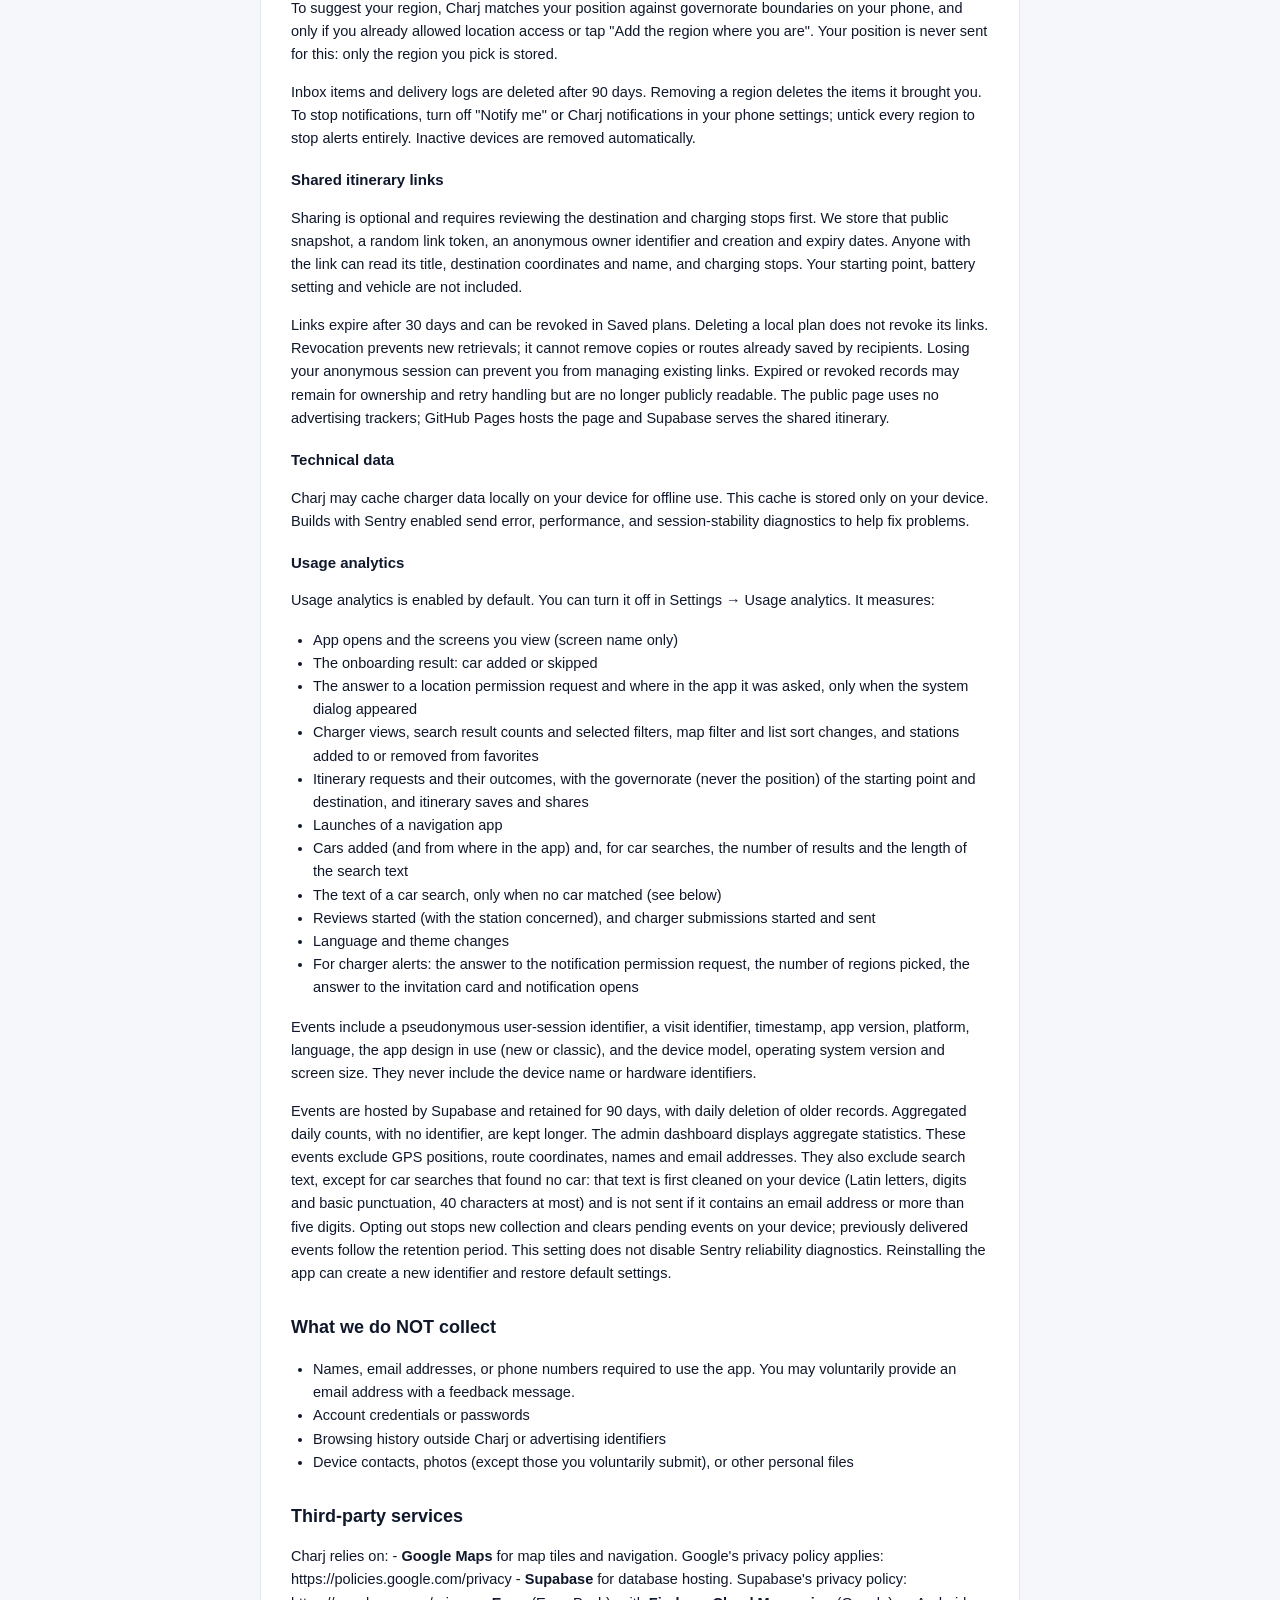
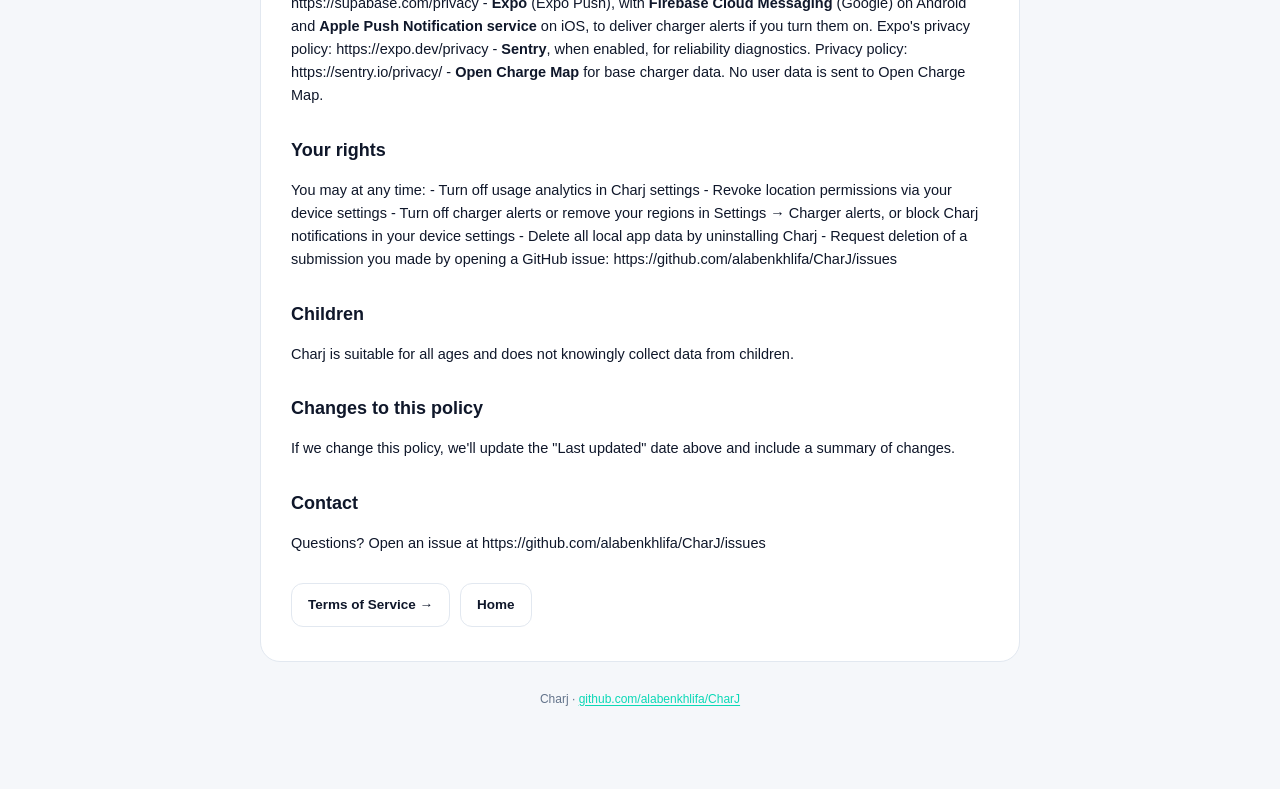
==== commit afb5b1db: "docs(privacy): regenerate pages from charj docs" ====
--- a/privacy-en.html
+++ b/privacy-en.html
@@ -87,6 +87,11 @@
 <h3>Followed stations and saved plans</h3>
 <p>Following a station stores your anonymous session identifier, the station and follow date, and which updates you marked as read. These choices are private. The inbox shows changes after you follow a station for up to 30 days. Unfollowing removes the follow and its read receipts. An optional cache stays on your device and is cleared when the session changes.</p>
 <p>Saved plans stay on your device, including their starting point, destination, battery setting, selected vehicle reference and preferred stops. You can delete them in Saved plans.</p>
+<h3>Charger alerts and notifications</h3>
+<p>Charger alerts are optional (Settings → Charger alerts). The regions (governorates) you pick are stored with your anonymous session identifier. New chargers and important announcements in those regions then appear in Station updates, even without notifications.</p>
+<p>If you turn on "Notify me", we store your device's notification token (issued by Expo), the platform (Android or iOS), the app language and the app version, so alerts arrive in your language. Notifications go through the Expo Push service, then Firebase Cloud Messaging (Android) or Apple Push Notification service (iOS). They are never sent between 22:00 and 08:00 Tunis time.</p>
+<p>To suggest your region, Charj matches your position against governorate boundaries on your phone, and only if you already allowed location access or tap "Add the region where you are". Your position is never sent for this: only the region you pick is stored.</p>
+<p>Inbox items and delivery logs are deleted after 90 days. Removing a region deletes the items it brought you. To stop notifications, turn off "Notify me" or Charj notifications in your phone settings; untick every region to stop alerts entirely. Inactive devices are removed automatically.</p>
 <h3>Shared itinerary links</h3>
 <p>Sharing is optional and requires reviewing the destination and charging stops first. We store that public snapshot, a random link token, an anonymous owner identifier and creation and expiry dates. Anyone with the link can read its title, destination coordinates and name, and charging stops. Your starting point, battery setting and vehicle are not included.</p>
 <p>Links expire after 30 days and can be revoked in Saved plans. Deleting a local plan does not revoke its links. Revocation prevents new retrievals; it cannot remove copies or routes already saved by recipients. Losing your anonymous session can prevent you from managing existing links. Expired or revoked records may remain for ownership and retry handling but are no longer publicly readable. The public page uses no advertising trackers; GitHub Pages hosts the page and Supabase serves the shared itinerary.</p>
@@ -107,7 +112,7 @@
 <li>Language and theme changes</li>
 <li>For charger alerts: the answer to the notification permission request, the number of regions picked, the answer to the invitation card and notification opens</li>
 </ul>
-<p>Events include a pseudonymous user-session identifier, a visit identifier, timestamp, app version, platform, language and the app design in use (new or classic).</p>
+<p>Events include a pseudonymous user-session identifier, a visit identifier, timestamp, app version, platform, language, the app design in use (new or classic), and the device model, operating system version and screen size. They never include the device name or hardware identifiers.</p>
 <p>Events are hosted by Supabase and retained for 90 days, with daily deletion of older records. Aggregated daily counts, with no identifier, are kept longer. The admin dashboard displays aggregate statistics. These events exclude GPS positions, route coordinates, names and email addresses. They also exclude search text, except for car searches that found no car: that text is first cleaned on your device (Latin letters, digits and basic punctuation, 40 characters at most) and is not sent if it contains an email address or more than five digits. Opting out stops new collection and clears pending events on your device; previously delivered events follow the retention period. This setting does not disable Sentry reliability diagnostics. Reinstalling the app can create a new identifier and restore default settings.</p>
 <h2>What we do NOT collect</h2>
 <ul>
@@ -120,12 +125,14 @@
 <p>Charj relies on:
 - <strong>Google Maps</strong> for map tiles and navigation. Google's privacy policy applies: https://policies.google.com/privacy
 - <strong>Supabase</strong> for database hosting. Supabase's privacy policy: https://supabase.com/privacy
+- <strong>Expo</strong> (Expo Push), with <strong>Firebase Cloud Messaging</strong> (Google) on Android and <strong>Apple Push Notification service</strong> on iOS, to deliver charger alerts if you turn them on. Expo's privacy policy: https://expo.dev/privacy
 - <strong>Sentry</strong>, when enabled, for reliability diagnostics. Privacy policy: https://sentry.io/privacy/
 - <strong>Open Charge Map</strong> for base charger data. No user data is sent to Open Charge Map.</p>
 <h2>Your rights</h2>
 <p>You may at any time:
 - Turn off usage analytics in Charj settings
 - Revoke location permissions via your device settings
+- Turn off charger alerts or remove your regions in Settings → Charger alerts, or block Charj notifications in your device settings
 - Delete all local app data by uninstalling Charj
 - Request deletion of a submission you made by opening a GitHub issue: https://github.com/alabenkhlifa/CharJ/issues</p>
 <h2>Children</h2>
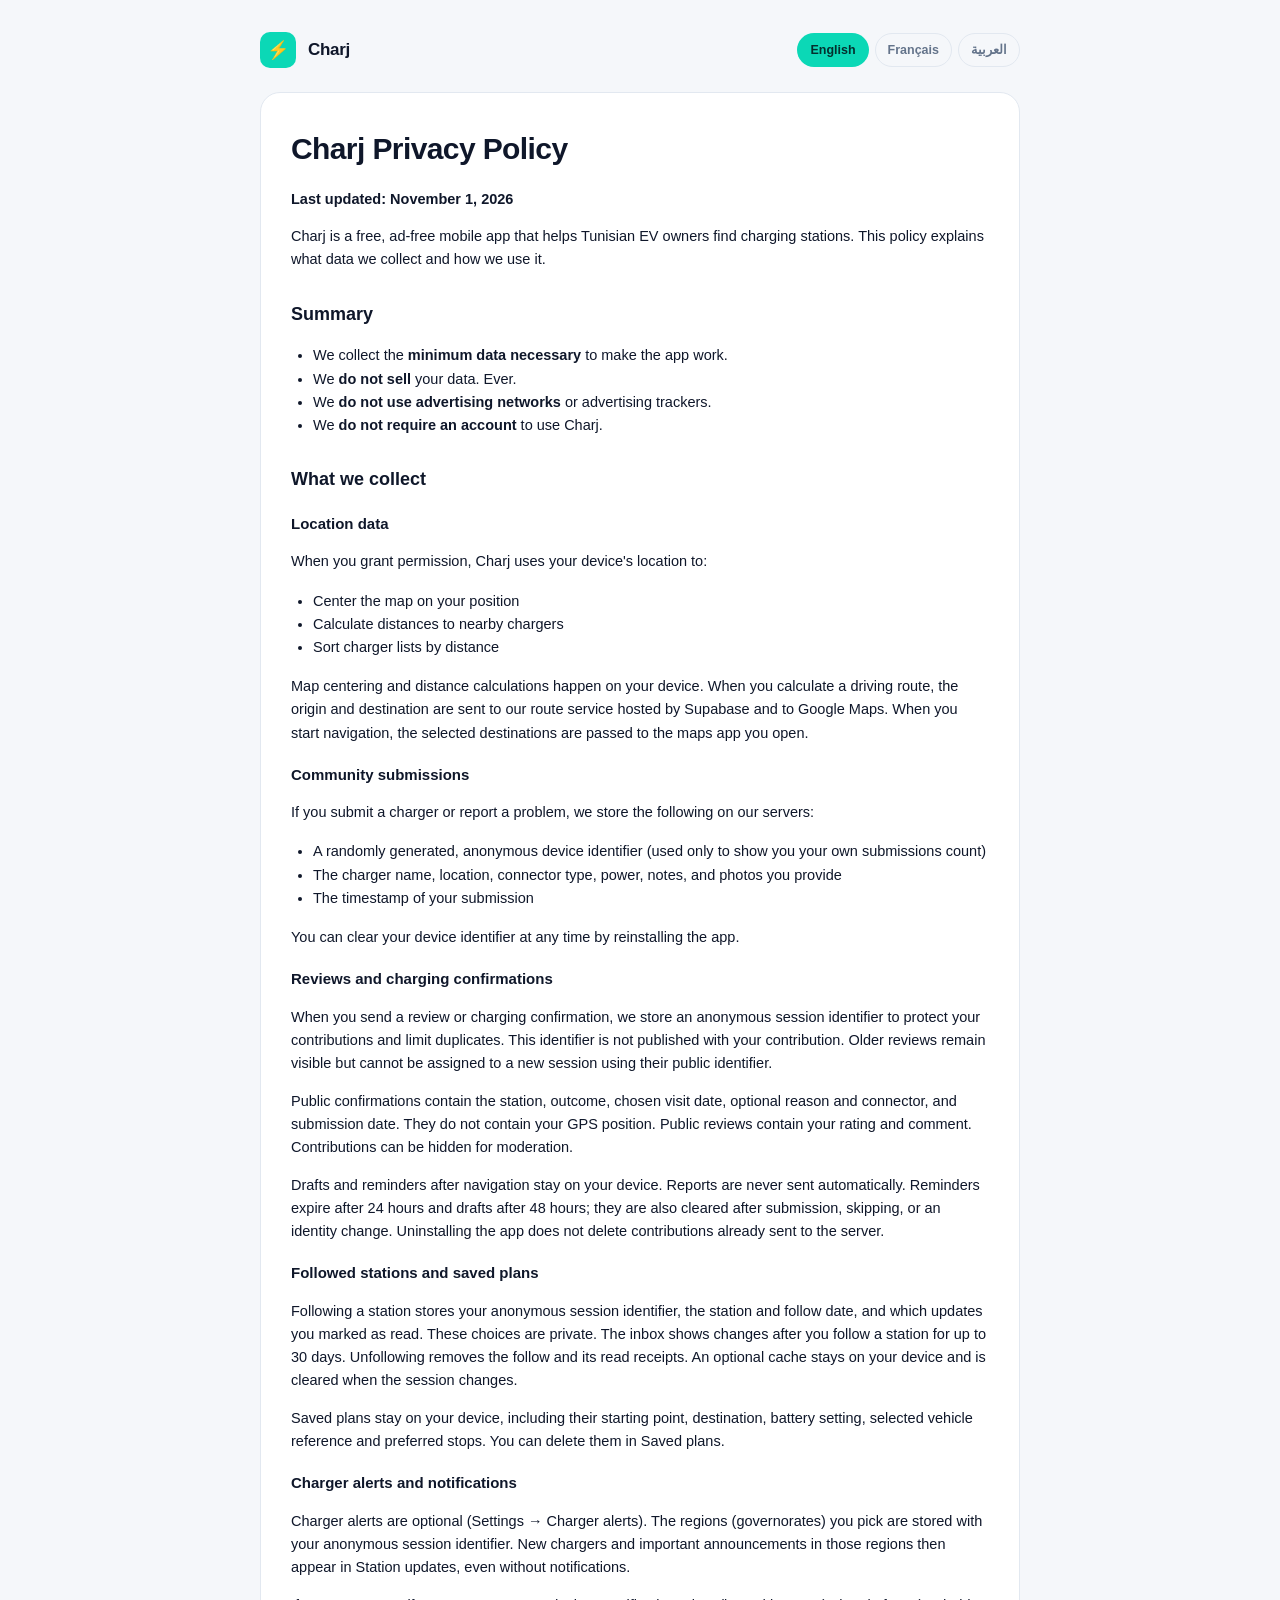
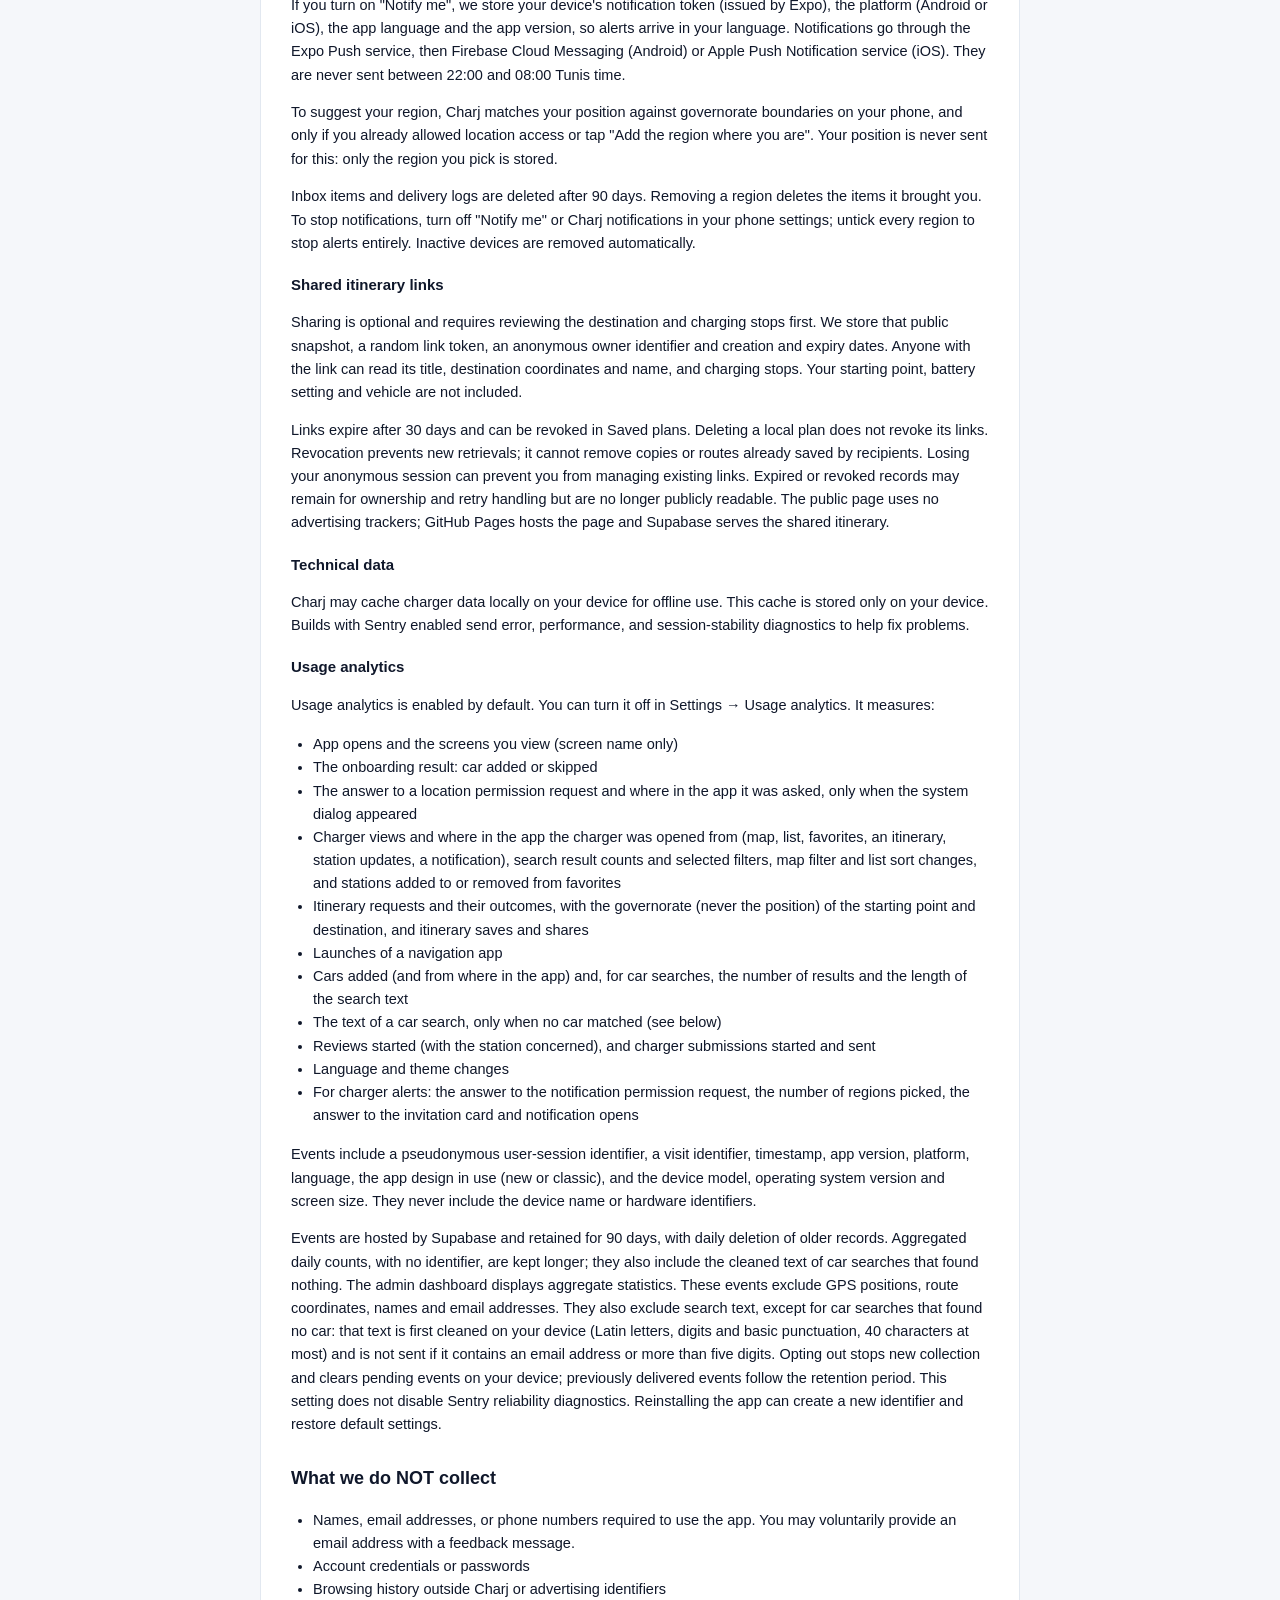
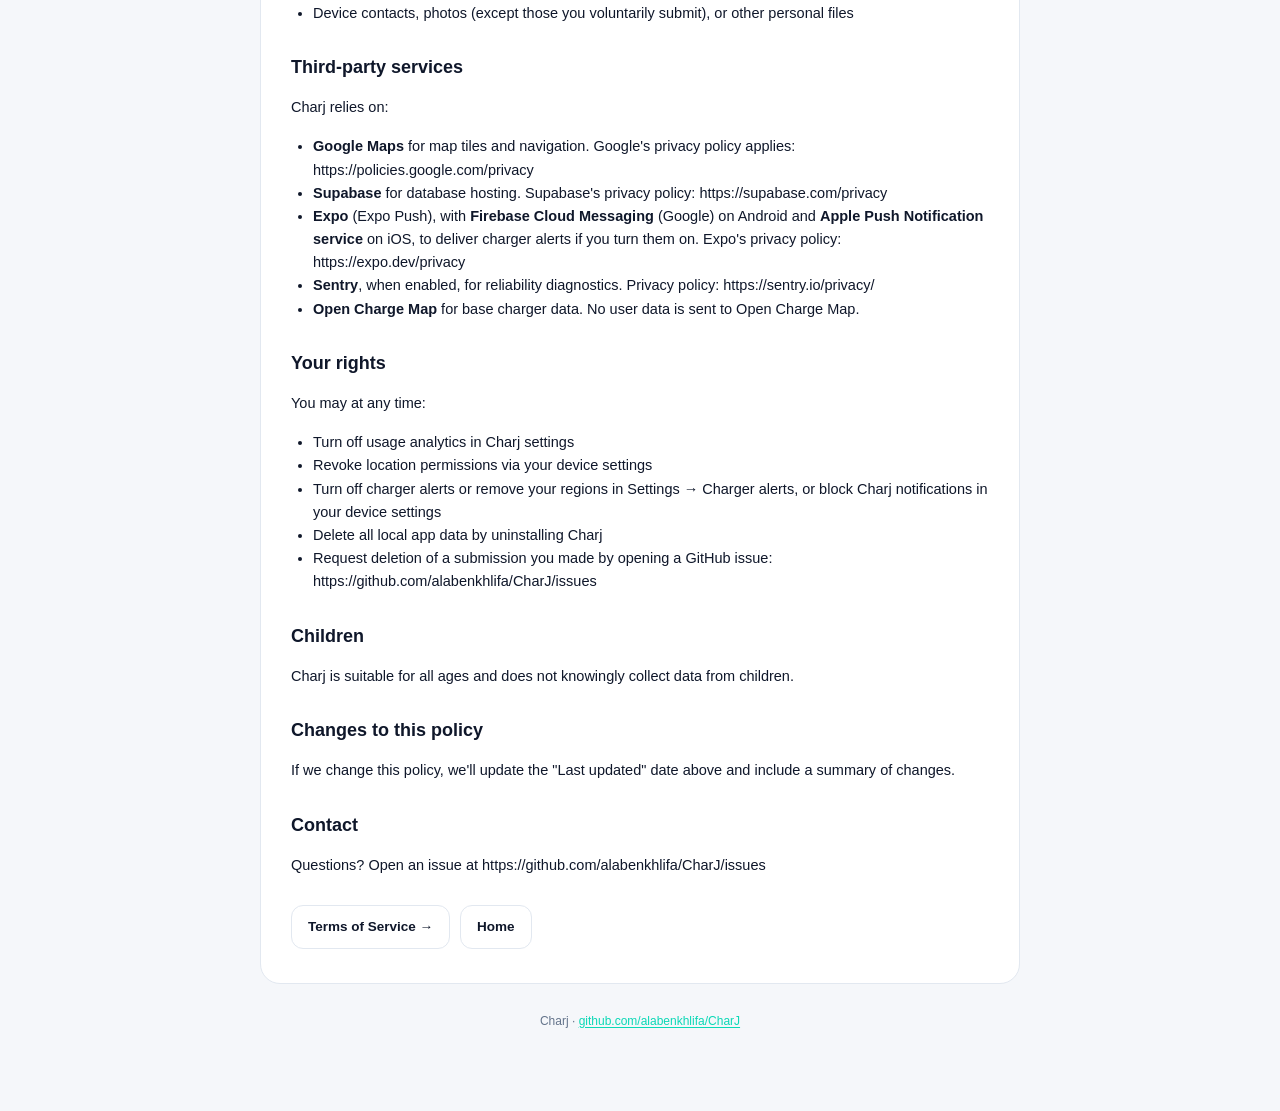
==== commit 6b9154c5: "docs(privacy): regenerate pages from charj docs Missing-car text in the daily counts, the charger vi" ====
--- a/privacy-en.html
+++ b/privacy-en.html
@@ -69,16 +69,20 @@
 </ul>
 <h2>What we collect</h2>
 <h3>Location data</h3>
-<p>When you grant permission, Charj uses your device's location to:
-- Center the map on your position
-- Calculate distances to nearby chargers
-- Sort charger lists by distance</p>
+<p>When you grant permission, Charj uses your device's location to:</p>
+<ul>
+<li>Center the map on your position</li>
+<li>Calculate distances to nearby chargers</li>
+<li>Sort charger lists by distance</li>
+</ul>
 <p>Map centering and distance calculations happen on your device. When you calculate a driving route, the origin and destination are sent to our route service hosted by Supabase and to Google Maps. When you start navigation, the selected destinations are passed to the maps app you open.</p>
 <h3>Community submissions</h3>
-<p>If you submit a charger or report a problem, we store the following on our servers:
-- A randomly generated, anonymous device identifier (used only to show you your own submissions count)
-- The charger name, location, connector type, power, notes, and photos you provide
-- The timestamp of your submission</p>
+<p>If you submit a charger or report a problem, we store the following on our servers:</p>
+<ul>
+<li>A randomly generated, anonymous device identifier (used only to show you your own submissions count)</li>
+<li>The charger name, location, connector type, power, notes, and photos you provide</li>
+<li>The timestamp of your submission</li>
+</ul>
 <p>You can clear your device identifier at any time by reinstalling the app.</p>
 <h3>Reviews and charging confirmations</h3>
 <p>When you send a review or charging confirmation, we store an anonymous session identifier to protect your contributions and limit duplicates. This identifier is not published with your contribution. Older reviews remain visible but cannot be assigned to a new session using their public identifier.</p>
@@ -103,7 +107,7 @@
 <li>App opens and the screens you view (screen name only)</li>
 <li>The onboarding result: car added or skipped</li>
 <li>The answer to a location permission request and where in the app it was asked, only when the system dialog appeared</li>
-<li>Charger views, search result counts and selected filters, map filter and list sort changes, and stations added to or removed from favorites</li>
+<li>Charger views and where in the app the charger was opened from (map, list, favorites, an itinerary, station updates, a notification), search result counts and selected filters, map filter and list sort changes, and stations added to or removed from favorites</li>
 <li>Itinerary requests and their outcomes, with the governorate (never the position) of the starting point and destination, and itinerary saves and shares</li>
 <li>Launches of a navigation app</li>
 <li>Cars added (and from where in the app) and, for car searches, the number of results and the length of the search text</li>
@@ -113,7 +117,7 @@
 <li>For charger alerts: the answer to the notification permission request, the number of regions picked, the answer to the invitation card and notification opens</li>
 </ul>
 <p>Events include a pseudonymous user-session identifier, a visit identifier, timestamp, app version, platform, language, the app design in use (new or classic), and the device model, operating system version and screen size. They never include the device name or hardware identifiers.</p>
-<p>Events are hosted by Supabase and retained for 90 days, with daily deletion of older records. Aggregated daily counts, with no identifier, are kept longer. The admin dashboard displays aggregate statistics. These events exclude GPS positions, route coordinates, names and email addresses. They also exclude search text, except for car searches that found no car: that text is first cleaned on your device (Latin letters, digits and basic punctuation, 40 characters at most) and is not sent if it contains an email address or more than five digits. Opting out stops new collection and clears pending events on your device; previously delivered events follow the retention period. This setting does not disable Sentry reliability diagnostics. Reinstalling the app can create a new identifier and restore default settings.</p>
+<p>Events are hosted by Supabase and retained for 90 days, with daily deletion of older records. Aggregated daily counts, with no identifier, are kept longer; they also include the cleaned text of car searches that found nothing. The admin dashboard displays aggregate statistics. These events exclude GPS positions, route coordinates, names and email addresses. They also exclude search text, except for car searches that found no car: that text is first cleaned on your device (Latin letters, digits and basic punctuation, 40 characters at most) and is not sent if it contains an email address or more than five digits. Opting out stops new collection and clears pending events on your device; previously delivered events follow the retention period. This setting does not disable Sentry reliability diagnostics. Reinstalling the app can create a new identifier and restore default settings.</p>
 <h2>What we do NOT collect</h2>
 <ul>
 <li>Names, email addresses, or phone numbers required to use the app. You may voluntarily provide an email address with a feedback message.</li>
@@ -122,19 +126,23 @@
 <li>Device contacts, photos (except those you voluntarily submit), or other personal files</li>
 </ul>
 <h2>Third-party services</h2>
-<p>Charj relies on:
-- <strong>Google Maps</strong> for map tiles and navigation. Google's privacy policy applies: https://policies.google.com/privacy
-- <strong>Supabase</strong> for database hosting. Supabase's privacy policy: https://supabase.com/privacy
-- <strong>Expo</strong> (Expo Push), with <strong>Firebase Cloud Messaging</strong> (Google) on Android and <strong>Apple Push Notification service</strong> on iOS, to deliver charger alerts if you turn them on. Expo's privacy policy: https://expo.dev/privacy
-- <strong>Sentry</strong>, when enabled, for reliability diagnostics. Privacy policy: https://sentry.io/privacy/
-- <strong>Open Charge Map</strong> for base charger data. No user data is sent to Open Charge Map.</p>
+<p>Charj relies on:</p>
+<ul>
+<li><strong>Google Maps</strong> for map tiles and navigation. Google's privacy policy applies: https://policies.google.com/privacy</li>
+<li><strong>Supabase</strong> for database hosting. Supabase's privacy policy: https://supabase.com/privacy</li>
+<li><strong>Expo</strong> (Expo Push), with <strong>Firebase Cloud Messaging</strong> (Google) on Android and <strong>Apple Push Notification service</strong> on iOS, to deliver charger alerts if you turn them on. Expo's privacy policy: https://expo.dev/privacy</li>
+<li><strong>Sentry</strong>, when enabled, for reliability diagnostics. Privacy policy: https://sentry.io/privacy/</li>
+<li><strong>Open Charge Map</strong> for base charger data. No user data is sent to Open Charge Map.</li>
+</ul>
 <h2>Your rights</h2>
-<p>You may at any time:
-- Turn off usage analytics in Charj settings
-- Revoke location permissions via your device settings
-- Turn off charger alerts or remove your regions in Settings → Charger alerts, or block Charj notifications in your device settings
-- Delete all local app data by uninstalling Charj
-- Request deletion of a submission you made by opening a GitHub issue: https://github.com/alabenkhlifa/CharJ/issues</p>
+<p>You may at any time:</p>
+<ul>
+<li>Turn off usage analytics in Charj settings</li>
+<li>Revoke location permissions via your device settings</li>
+<li>Turn off charger alerts or remove your regions in Settings → Charger alerts, or block Charj notifications in your device settings</li>
+<li>Delete all local app data by uninstalling Charj</li>
+<li>Request deletion of a submission you made by opening a GitHub issue: https://github.com/alabenkhlifa/CharJ/issues</li>
+</ul>
 <h2>Children</h2>
 <p>Charj is suitable for all ages and does not knowingly collect data from children.</p>
 <h2>Changes to this policy</h2>
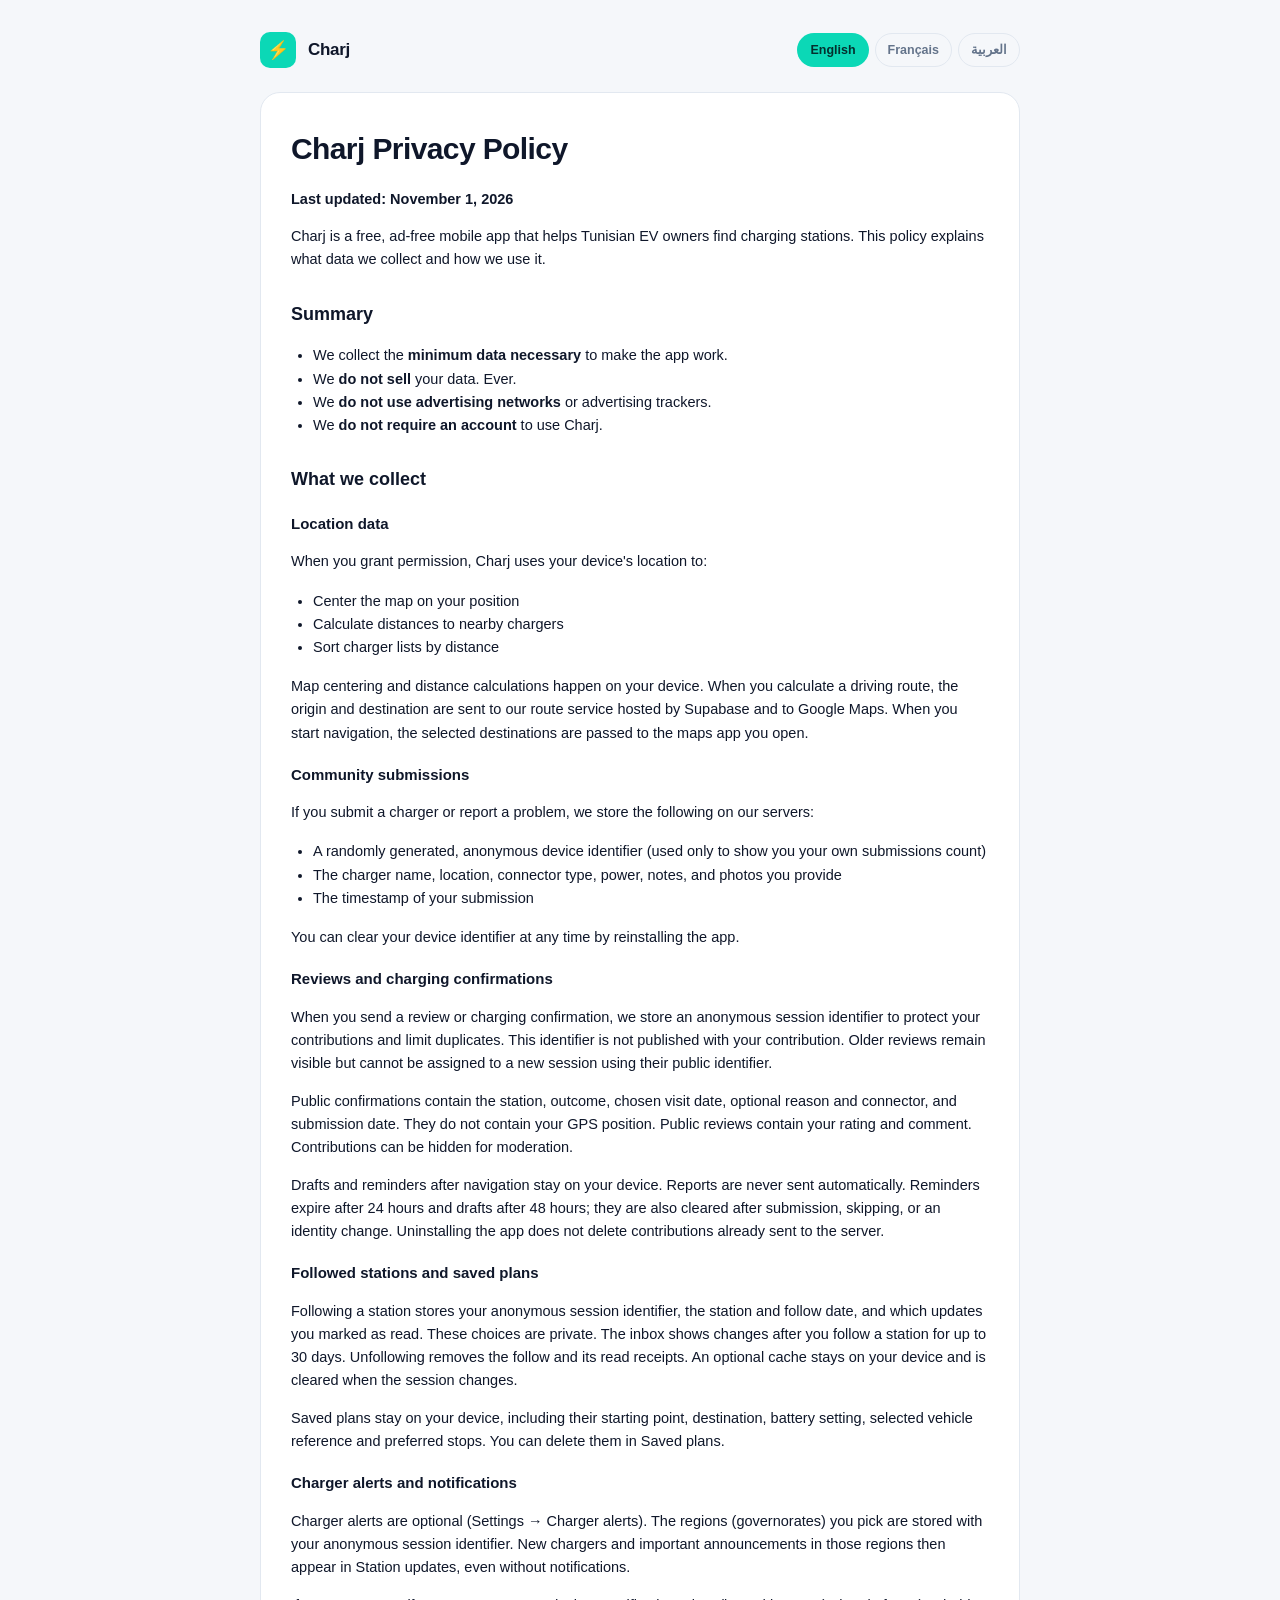
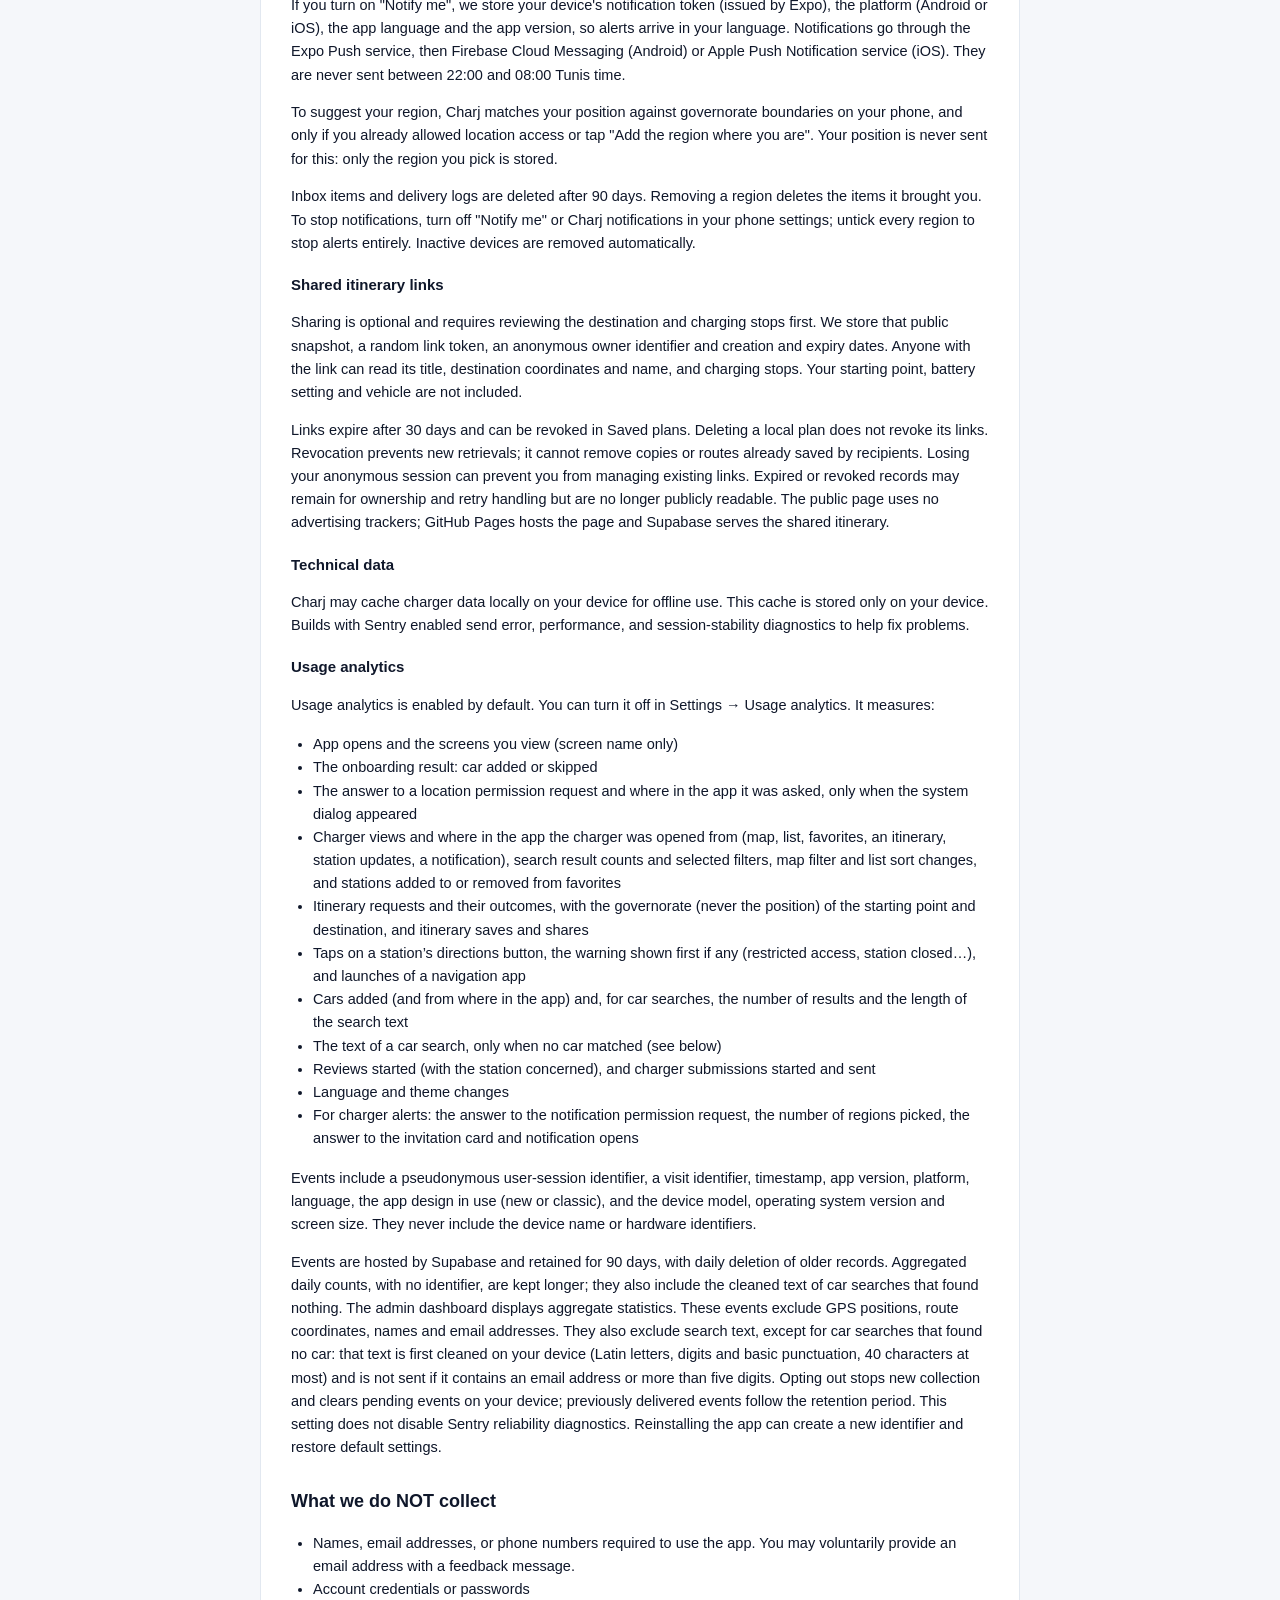
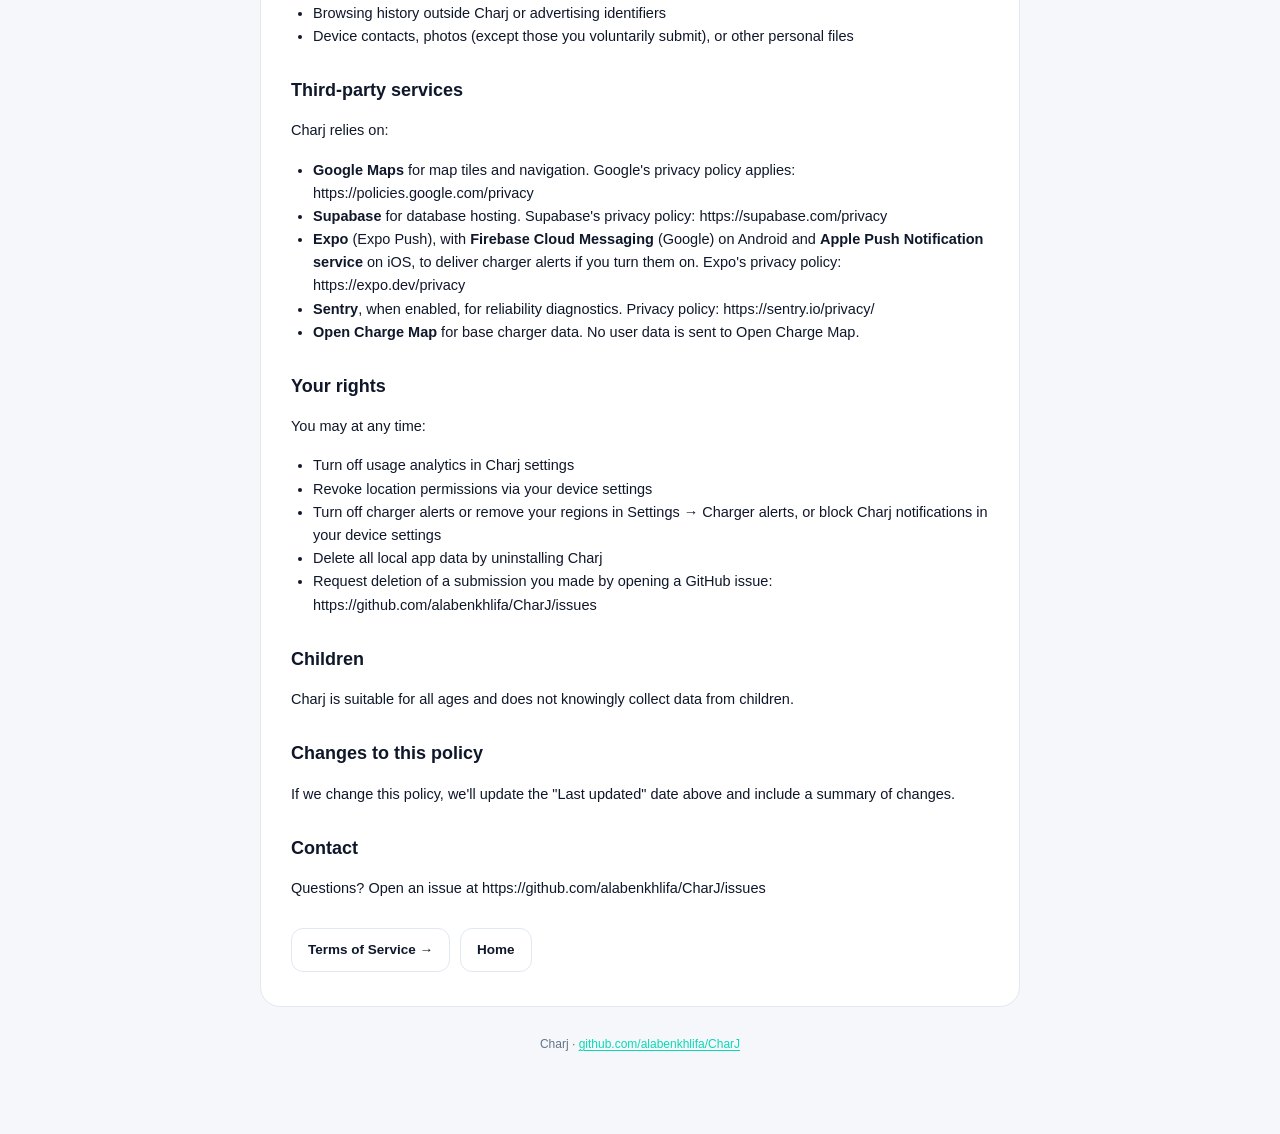
==== commit 183fc29b: "docs(privacy): directions taps and the warning shown" ====
--- a/privacy-en.html
+++ b/privacy-en.html
@@ -109,7 +109,7 @@
 <li>The answer to a location permission request and where in the app it was asked, only when the system dialog appeared</li>
 <li>Charger views and where in the app the charger was opened from (map, list, favorites, an itinerary, station updates, a notification), search result counts and selected filters, map filter and list sort changes, and stations added to or removed from favorites</li>
 <li>Itinerary requests and their outcomes, with the governorate (never the position) of the starting point and destination, and itinerary saves and shares</li>
-<li>Launches of a navigation app</li>
+<li>Taps on a station’s directions button, the warning shown first if any (restricted access, station closed…), and launches of a navigation app</li>
 <li>Cars added (and from where in the app) and, for car searches, the number of results and the length of the search text</li>
 <li>The text of a car search, only when no car matched (see below)</li>
 <li>Reviews started (with the station concerned), and charger submissions started and sent</li>
